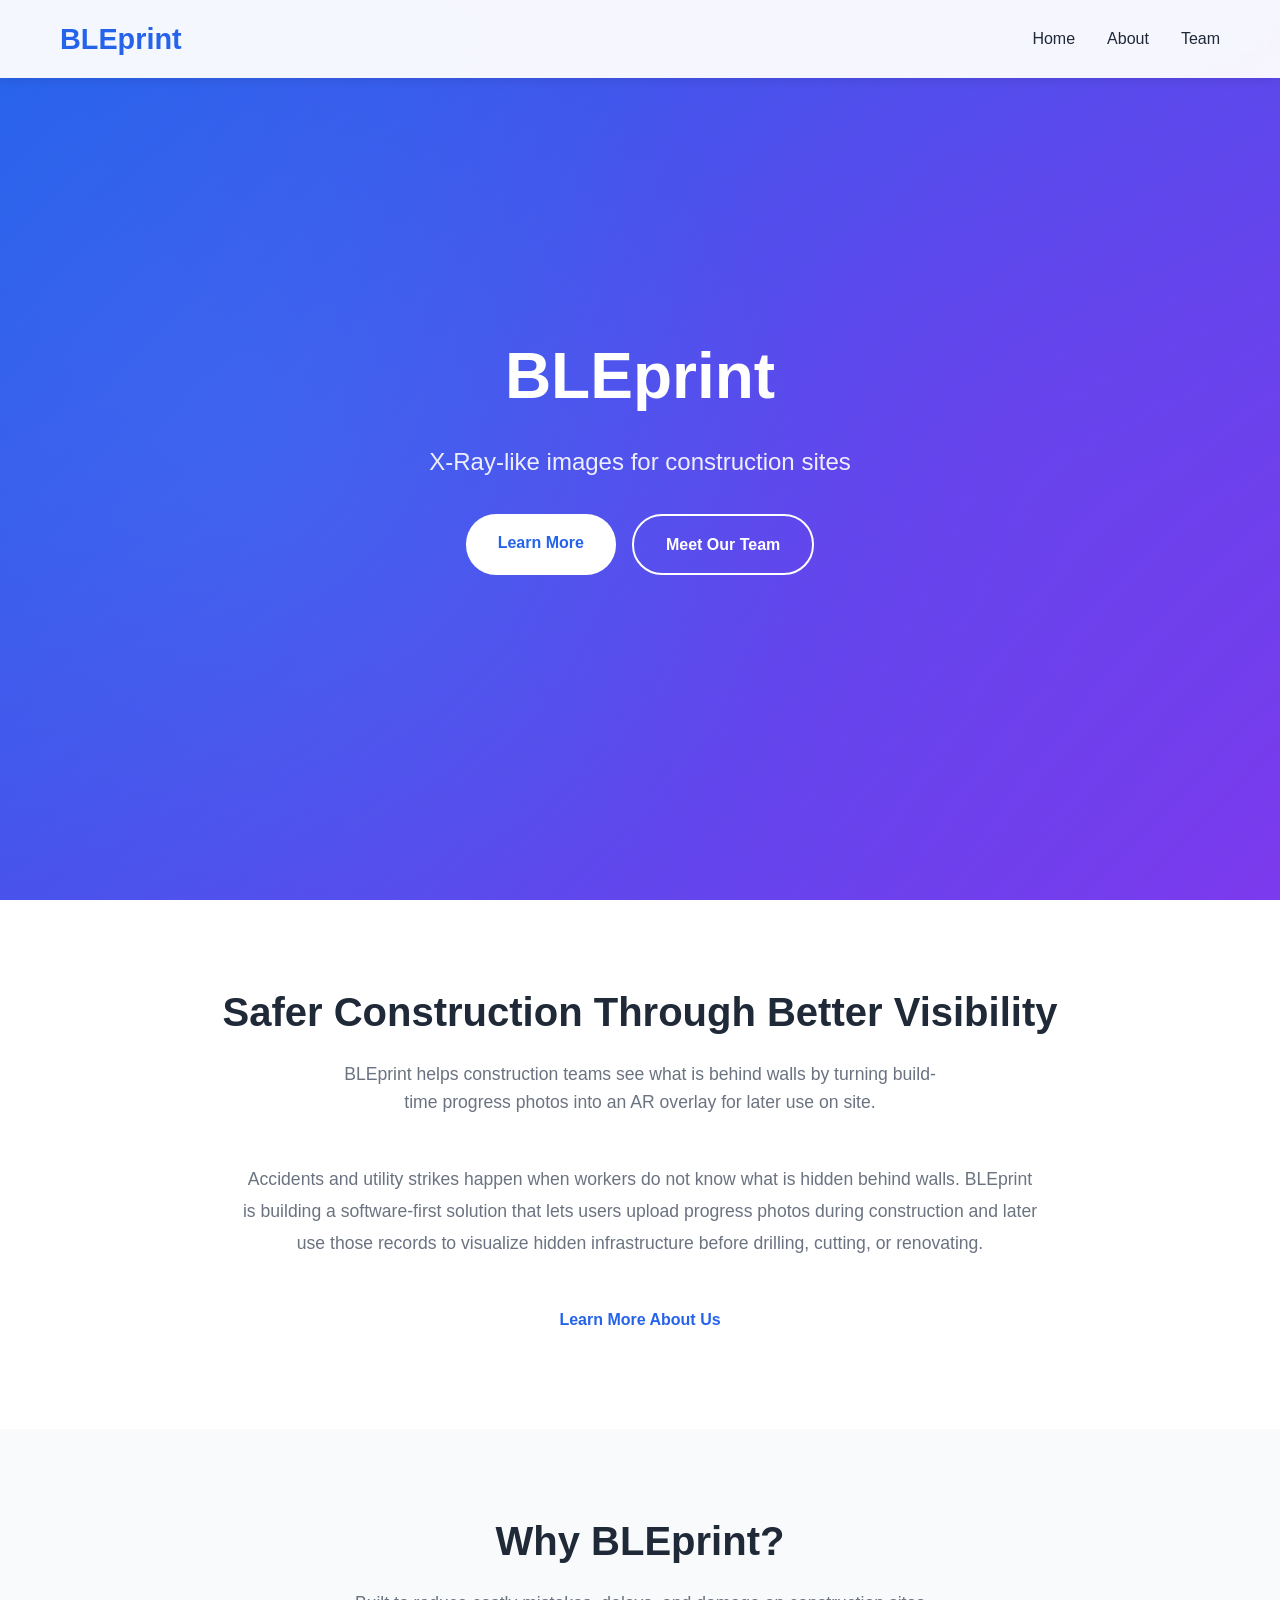
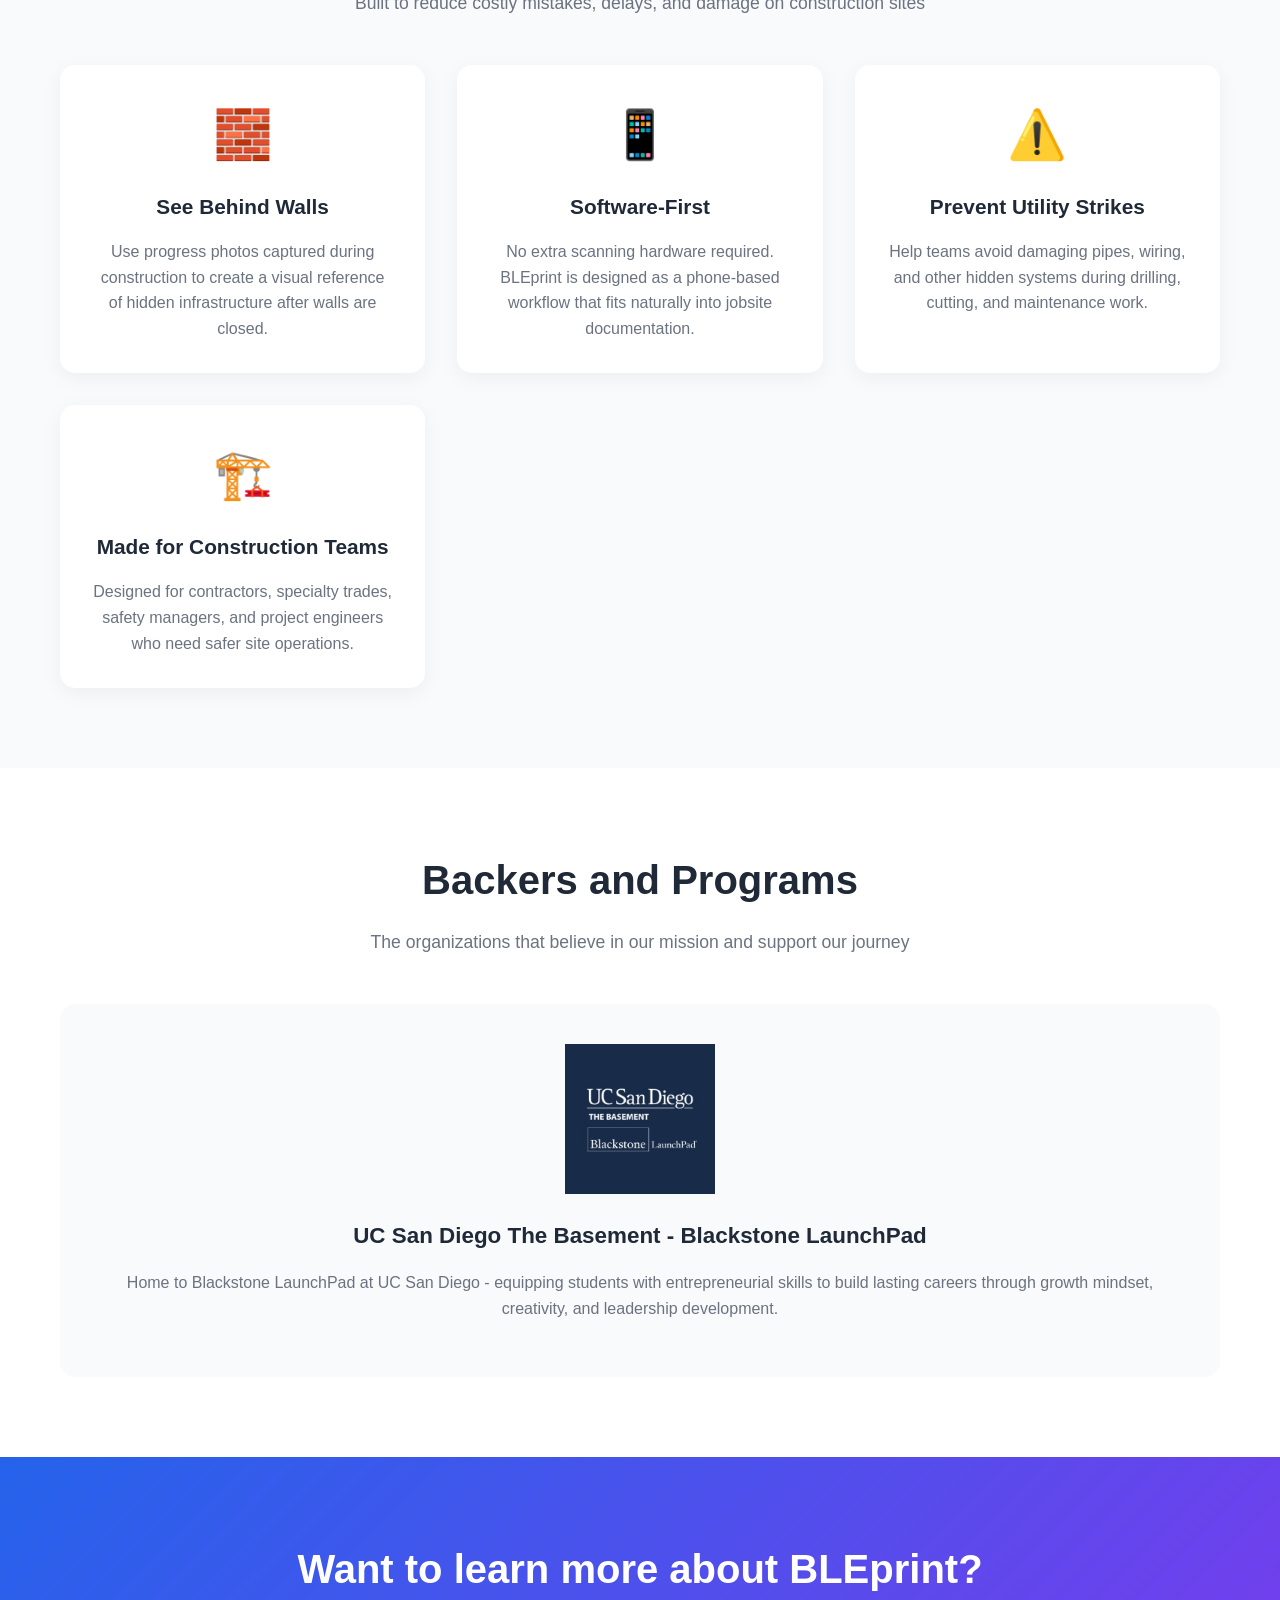
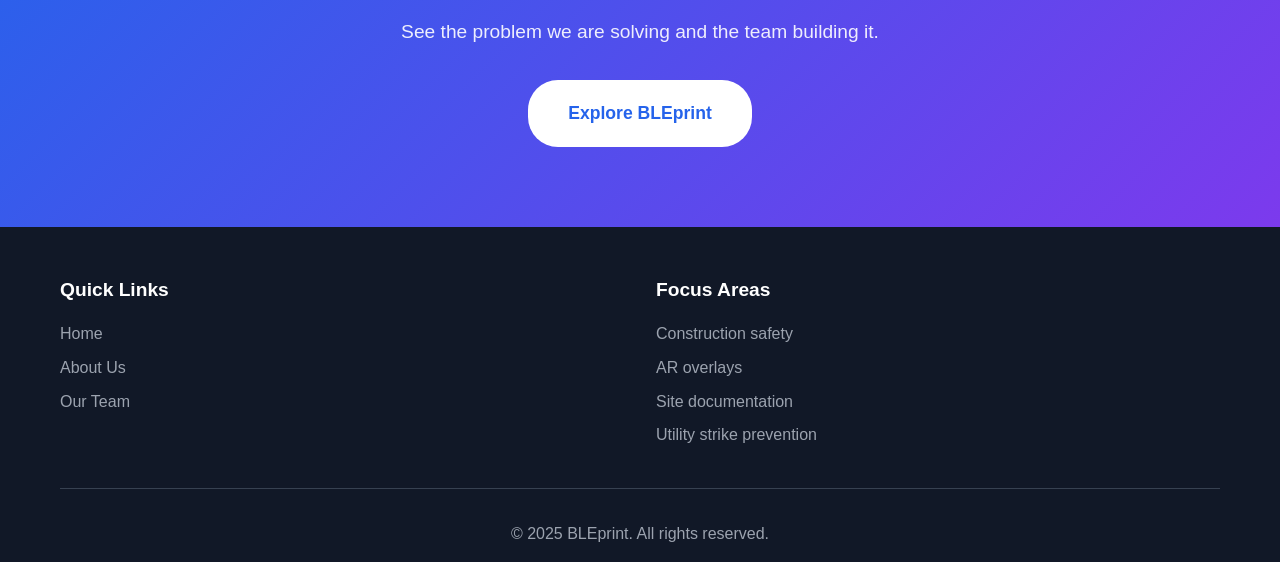
==== index.html @ 2a009fbd "The Website's Idea" ====
<!DOCTYPE html>
<html lang="en">
<head>
    <meta charset="UTF-8">
    <meta name="viewport" content="width=device-width, initial-scale=1.0">
    <title>BLEprint - X-Ray-like Images for Construction Sites</title>
    <link rel="stylesheet" href="styles.css">
</head>
<body>
    <!-- Navigation -->
    <nav class="navbar">
        <div class="nav-container">
            <div class="logo">BLEprint</div>
            <ul class="nav-menu">
                <li><a href="index.html">Home</a></li>
                <li><a href="about.html">About</a></li>
                <li><a href="team.html">Team</a></li>
            </ul>
            <div class="hamburger">
                <span></span>
                <span></span>
                <span></span>
            </div>
        </div>
    </nav>

    <!-- Hero Section -->
    <section id="home" class="hero">
        <div class="hero-content">
            <h1 class="hero-title">BLEprint</h1>
            <p class="hero-subtitle">X-Ray-like images for construction sites</p>
            <div class="hero-buttons">
                <a href="about.html" class="btn btn-primary">Learn More</a>
                <a href="team.html" class="btn btn-secondary">Meet Our Team</a>
            </div>
        </div>
        <div class="hero-background"></div>
    </section>

    <!-- About Section -->
    <section id="about" class="about">
        <div class="container">
            <h2 class="section-title">Safer Construction Through Better Visibility</h2>
            <p class="section-subtitle">
                BLEprint helps construction teams see what is behind walls by turning build-time progress photos into an AR overlay for later use on site.
            </p>
            <div class="about-content">
                <div class="about-text">
                    <p>
                        Accidents and utility strikes happen when workers do not know what is hidden behind walls. BLEprint is building a software-first solution that lets users upload progress photos during construction and later use those records to visualize hidden infrastructure before drilling, cutting, or renovating.
                    </p>
                </div>
            </div>
            <div class="about-cta">
                <a href="about.html" class="btn btn-primary">Learn More About Us</a>
            </div>
        </div>
    </section>

    <!-- Features Section -->
    <section id="features" class="features">
        <div class="container">
            <h2 class="section-title">Why BLEprint?</h2>
            <p class="section-subtitle">Built to reduce costly mistakes, delays, and damage on construction sites</p>
            <div class="features-grid">
                <div class="feature-card">
                    <div class="feature-icon">🧱</div>
                    <h3>See Behind Walls</h3>
                    <p>Use progress photos captured during construction to create a visual reference of hidden infrastructure after walls are closed.</p>
                </div>
                <div class="feature-card">
                    <div class="feature-icon">📱</div>
                    <h3>Software-First</h3>
                    <p>No extra scanning hardware required. BLEprint is designed as a phone-based workflow that fits naturally into jobsite documentation.</p>
                </div>
                <div class="feature-card">
                    <div class="feature-icon">⚠️</div>
                    <h3>Prevent Utility Strikes</h3>
                    <p>Help teams avoid damaging pipes, wiring, and other hidden systems during drilling, cutting, and maintenance work.</p>
                </div>
                <div class="feature-card">
                    <div class="feature-icon">🏗️</div>
                    <h3>Made for Construction Teams</h3>
                    <p>Designed for contractors, specialty trades, safety managers, and project engineers who need safer site operations.</p>
                </div>
            </div>
        </div>
    </section>

    <!-- Backers and Programs Section -->
    <section class="backers-section">
        <div class="container">
            <h2 class="section-title">Backers and Programs</h2>
            <p class="section-subtitle">The organizations that believe in our mission and support our journey</p>
            <div class="backers-grid">
                <div class="backer-card">
                    <div class="backer-logo">
                        <img src="Images/the_basement_uc_san_diego_logo.jpg" alt="UC San Diego The Basement - Blackstone LaunchPad">
                    </div>
                    <h3>UC San Diego The Basement - Blackstone LaunchPad</h3>
                    <p>Home to Blackstone LaunchPad at UC San Diego - equipping students with entrepreneurial skills to build lasting careers through growth mindset, creativity, and leadership development.</p>
                </div>
            </div>
        </div>
    </section>

    <!-- CTA Section -->
    <section class="cta">
        <div class="container">
            <h2 class="cta-title">Want to learn more about BLEprint?</h2>
            <p class="cta-subtitle">See the problem we are solving and the team building it.</p>
            <a href="about.html" class="btn btn-primary btn-large">Explore BLEprint</a>
        </div>
    </section>

    <!-- Footer -->
    <footer class="footer">
        <div class="container">
            <div class="footer-content">
                <div class="footer-section">
                    <h4>Quick Links</h4>
                    <ul>
                        <li><a href="index.html">Home</a></li>
                        <li><a href="about.html">About Us</a></li>
                        <li><a href="team.html">Our Team</a></li>
                    </ul>
                </div>
                <div class="footer-section">
                    <h4>Focus Areas</h4>
                    <ul>
                        <li>Construction safety</li>
                        <li>AR overlays</li>
                        <li>Site documentation</li>
                        <li>Utility strike prevention</li>
                    </ul>
                </div>
            </div>
            <div class="footer-bottom">
                <p>&copy; 2025 BLEprint. All rights reserved.</p>
            </div>
        </div>
    </footer>

    <script src="script.js"></script>
</body>
</html>
---- styles.css ----
/* Reset and Base Styles */
* {
    margin: 0;
    padding: 0;
    box-sizing: border-box;
}

:root {
    --primary-color: #2563eb;
    --secondary-color: #1e40af;
    --accent-color: #3b82f6;
    --text-dark: #1f2937;
    --text-light: #6b7280;
    --bg-light: #f9fafb;
    --bg-white: #ffffff;
    --bg-dark: #111827;
    --gradient-start: #2563eb;
    --gradient-end: #7c3aed;
}

body {
    font-family: 'Segoe UI', Tahoma, Geneva, Verdana, sans-serif;
    line-height: 1.6;
    color: var(--text-dark);
    overflow-x: hidden;
}

.container {
    max-width: 1200px;
    margin: 0 auto;
    padding: 0 20px;
}

/* Navigation */
.navbar {
    position: fixed;
    top: 0;
    width: 100%;
    background: rgba(255, 255, 255, 0.95);
    backdrop-filter: blur(10px);
    box-shadow: 0 2px 10px rgba(0, 0, 0, 0.1);
    z-index: 1000;
    transition: all 0.3s ease;
}

.nav-container {
    max-width: 1200px;
    margin: 0 auto;
    padding: 1rem 20px;
    display: flex;
    justify-content: space-between;
    align-items: center;
}

.logo {
    font-size: 1.8rem;
    font-weight: 700;
    color: var(--primary-color);
    text-decoration: none;
}

.nav-menu {
    display: flex;
    list-style: none;
    gap: 2rem;
}

.nav-menu a {
    text-decoration: none;
    color: var(--text-dark);
    font-weight: 500;
    transition: color 0.3s ease;
}

.nav-menu a:hover {
    color: var(--primary-color);
}

.nav-cta {
    background: linear-gradient(135deg, var(--gradient-start), var(--gradient-end));
    color: white;
    padding: 0.6rem 1.5rem;
    border-radius: 25px;
    text-decoration: none;
    font-weight: 600;
    transition: transform 0.3s ease, box-shadow 0.3s ease;
}

.nav-cta:hover {
    transform: translateY(-2px);
    box-shadow: 0 5px 20px rgba(37, 99, 235, 0.3);
}

.hamburger {
    display: none;
    flex-direction: column;
    cursor: pointer;
    gap: 5px;
}

.hamburger span {
    width: 25px;
    height: 3px;
    background: var(--text-dark);
    transition: all 0.3s ease;
}

/* Hero Section */
.hero {
    min-height: 100vh;
    display: flex;
    align-items: center;
    justify-content: center;
    position: relative;
    background: linear-gradient(135deg, var(--gradient-start), var(--gradient-end));
    color: white;
    padding-top: 80px;
}

.hero-content {
    text-align: center;
    z-index: 1;
    padding: 2rem;
}

.hero-title {
    font-size: 4rem;
    font-weight: 800;
    margin-bottom: 1rem;
    animation: fadeInUp 1s ease;
}

.hero-subtitle {
    font-size: 1.5rem;
    margin-bottom: 2rem;
    opacity: 0.9;
    animation: fadeInUp 1s ease 0.2s backwards;
}

.hero-buttons {
    display: flex;
    gap: 1rem;
    justify-content: center;
    animation: fadeInUp 1s ease 0.4s backwards;
}

.hero-background {
    position: absolute;
    top: 0;
    left: 0;
    width: 100%;
    height: 100%;
    background: radial-gradient(circle at 20% 50%, rgba(59, 130, 246, 0.3) 0%, transparent 50%),
                radial-gradient(circle at 80% 50%, rgba(124, 58, 237, 0.3) 0%, transparent 50%);
    z-index: 0;
}

/* Buttons */
.btn {
    padding: 1rem 2rem;
    border-radius: 30px;
    text-decoration: none;
    font-weight: 600;
    transition: all 0.3s ease;
    display: inline-block;
}

.btn-primary {
    background: white;
    color: var(--primary-color);
}

.btn-primary:hover {
    transform: translateY(-2px);
    box-shadow: 0 5px 20px rgba(255, 255, 255, 0.3);
}

.btn-secondary {
    background: transparent;
    color: white;
    border: 2px solid white;
}

.btn-secondary:hover {
    background: white;
    color: var(--primary-color);
}

.btn-large {
    padding: 1.2rem 2.5rem;
    font-size: 1.1rem;
}

/* Section Styles */
section {
    padding: 5rem 0;
}

.section-title {
    font-size: 2.5rem;
    font-weight: 700;
    text-align: center;
    margin-bottom: 1rem;
    color: var(--text-dark);
}

.section-subtitle {
    text-align: center;
    color: var(--text-light);
    margin-bottom: 3rem;
    font-size: 1.1rem;
    max-width: 600px;
    margin-left: auto;
    margin-right: auto;
}

/* About Section */
.about {
    background: var(--bg-white);
}

.about-content {
    max-width: 800px;
    margin: 0 auto;
}

.about-text {
    text-align: center;
    font-size: 1.1rem;
    line-height: 1.8;
    color: var(--text-light);
}

.about-cta {
    text-align: center;
    margin-top: 2rem;
}

/* About Page Hero */
.about-hero {
    background: linear-gradient(135deg, var(--gradient-start), var(--gradient-end));
    color: white;
    padding: 8rem 0 5rem;
    text-align: center;
}

.about-hero-title {
    font-size: 3rem;
    font-weight: 700;
    margin-bottom: 1rem;
}

.about-hero-subtitle {
    font-size: 1.3rem;
    opacity: 0.9;
    max-width: 700px;
    margin: 0 auto;
}

/* Mission Section */
.mission-section {
    background: var(--bg-white);
    padding: 5rem 0;
}

.mission-section .section-subtitle {
    max-width: 800px;
}

/* Vision Section */
.vision-section {
    background: var(--bg-light);
    padding: 5rem 0;
}

.vision-section .section-subtitle {
    max-width: 800px;
}

/* Story Section */
.story-section {
    background: var(--bg-white);
    padding: 5rem 0;
}

.story-content {
    max-width: 800px;
    margin: 0 auto;
}

.story-content p {
    font-size: 1.1rem;
    line-height: 1.8;
    color: var(--text-light);
    margin-bottom: 1.5rem;
}

/* How It Works Section */
.how-it-works-section {
    background: var(--bg-light);
    padding: 5rem 0;
}

.how-it-works-section .section-subtitle {
    max-width: 800px;
}

.how-it-works-content {
    max-width: 800px;
    margin: 0 auto;
}

.how-it-works-content p {
    font-size: 1.1rem;
    line-height: 1.8;
    color: var(--text-light);
}

/* Values Section */
.values-section {
    background: var(--bg-white);
    padding: 5rem 0;
}

.values-grid {
    display: grid;
    grid-template-columns: repeat(auto-fit, minmax(250px, 1fr));
    gap: 2rem;
    margin-top: 3rem;
}

.value-card {
    background: var(--bg-light);
    padding: 2rem;
    border-radius: 15px;
    text-align: center;
    transition: all 0.3s ease;
}

.value-card:hover {
    transform: translateY(-5px);
    box-shadow: 0 10px 30px rgba(0, 0, 0, 0.1);
}

.value-icon {
    font-size: 3rem;
    margin-bottom: 1rem;
}

.value-card h3 {
    font-size: 1.3rem;
    margin-bottom: 1rem;
    color: var(--text-dark);
}

.value-card p {
    color: var(--text-light);
    line-height: 1.6;
}

/* Team Page Hero */
.team-hero {
    background: linear-gradient(135deg, var(--gradient-start), var(--gradient-end));
    color: white;
    padding: 8rem 0 5rem;
    text-align: center;
}

.team-hero-title {
    font-size: 3rem;
    font-weight: 700;
    margin-bottom: 1rem;
}

.team-hero-subtitle {
    font-size: 1.3rem;
    opacity: 0.9;
    max-width: 700px;
    margin: 0 auto;
}

/* Team Section */
.team-section {
    background: var(--bg-white);
    padding: 5rem 0;
}

.team-grid {
    display: grid;
    grid-template-columns: repeat(auto-fit, minmax(280px, 1fr));
    gap: 3rem;
    margin-top: 3rem;
}

.team-member {
    background: var(--bg-white);
    border-radius: 15px;
    overflow: hidden;
    box-shadow: 0 5px 20px rgba(0, 0, 0, 0.08);
    transition: all 0.3s ease;
    text-align: center;
}

.team-member:hover {
    transform: translateY(-10px);
    box-shadow: 0 15px 40px rgba(0, 0, 0, 0.15);
}

.team-image {
    width: 100%;
    height: 350px;
    overflow: hidden;
    background: var(--bg-light);
}

.team-image img {
    width: 100%;
    height: 100%;
    object-fit: cover;
    object-position: center top;
}

.team-info {
    padding: 2rem;
}

.team-info h3 {
    font-size: 1.5rem;
    font-weight: 700;
    margin-bottom: 0.5rem;
    color: var(--text-dark);
}

.team-role {
    font-size: 1rem;
    font-weight: 600;
    color: var(--primary-color);
    margin-bottom: 1rem;
}

.team-description {
    font-size: 0.95rem;
    color: var(--text-light);
    line-height: 1.6;
}

/* Features Section */
.features {
    background: var(--bg-light);
}

.features-grid {
    display: grid;
    grid-template-columns: repeat(auto-fit, minmax(280px, 1fr));
    gap: 2rem;
    margin-top: 3rem;
}

.feature-card {
    background: var(--bg-white);
    padding: 2rem;
    border-radius: 15px;
    box-shadow: 0 5px 20px rgba(0, 0, 0, 0.05);
    transition: all 0.3s ease;
    text-align: center;
}

.feature-card:hover {
    transform: translateY(-10px);
    box-shadow: 0 15px 40px rgba(0, 0, 0, 0.1);
}

.feature-icon {
    font-size: 3rem;
    margin-bottom: 1rem;
}

.feature-card h3 {
    font-size: 1.3rem;
    margin-bottom: 1rem;
    color: var(--text-dark);
}

.feature-card p {
    color: var(--text-light);
    line-height: 1.6;
}

/* Backers and Programs Section */
.backers-section {
    background: var(--bg-white);
    padding: 5rem 0;
}

.backers-grid {
    display: grid;
    grid-template-columns: repeat(auto-fit, minmax(350px, 1fr));
    gap: 3rem;
    margin-top: 3rem;
}

.backer-card {
    background: var(--bg-light);
    padding: 2.5rem;
    border-radius: 15px;
    text-align: center;
    transition: all 0.3s ease;
}

.backer-card:hover {
    transform: translateY(-5px);
    box-shadow: 0 10px 30px rgba(0, 0, 0, 0.1);
}

.backer-logo {
    width: 100%;
    height: 150px;
    display: flex;
    align-items: center;
    justify-content: center;
    margin-bottom: 1.5rem;
}

.backer-logo img {
    max-width: 100%;
    max-height: 100%;
    object-fit: contain;
}

.backer-card h3 {
    font-size: 1.4rem;
    font-weight: 700;
    margin-bottom: 1rem;
    color: var(--text-dark);
}

.backer-card p {
    color: var(--text-light);
    line-height: 1.6;
    margin-bottom: 1rem;
}

.backer-detail {
    font-size: 0.95rem;
    font-style: italic;
}

/* CTA Section */
.cta {
    background: linear-gradient(135deg, var(--gradient-start), var(--gradient-end));
    color: white;
    text-align: center;
}

.cta-title {
    font-size: 2.5rem;
    font-weight: 700;
    margin-bottom: 1rem;
}

.cta-subtitle {
    font-size: 1.2rem;
    margin-bottom: 2rem;
    opacity: 0.9;
}

.cta .btn-primary {
    background: white;
    color: var(--primary-color);
}

/* Contact Section */
.contact {
    background: var(--bg-white);
}

.contact-content {
    display: grid;
    grid-template-columns: 1fr 1fr;
    gap: 3rem;
    margin-top: 3rem;
}

.contact-form {
    display: flex;
    flex-direction: column;
    gap: 1.5rem;
}

.form-group input,
.form-group textarea {
    width: 100%;
    padding: 1rem;
    border: 2px solid #e5e7eb;
    border-radius: 10px;
    font-size: 1rem;
    font-family: inherit;
    transition: border-color 0.3s ease;
}

.form-group input:focus,
.form-group textarea:focus {
    outline: none;
    border-color: var(--primary-color);
}

.contact-info h3 {
    font-size: 1.5rem;
    margin-bottom: 1rem;
    color: var(--text-dark);
}

.contact-info p {
    margin-bottom: 0.5rem;
    color: var(--text-light);
    font-size: 1.1rem;
}

/* Footer */
.footer {
    background: var(--bg-dark);
    color: white;
    padding: 3rem 0 1rem;
}

.footer-content {
    display: grid;
    grid-template-columns: repeat(auto-fit, minmax(200px, 1fr));
    gap: 2rem;
    margin-bottom: 2rem;
}

.footer-section h4 {
    font-size: 1.2rem;
    margin-bottom: 1rem;
    color: white;
}

.footer-section ul {
    list-style: none;
}

.footer-section ul li {
    margin-bottom: 0.5rem;
}

.footer-section ul li a {
    color: #9ca3af;
    text-decoration: none;
    transition: color 0.3s ease;
}

.footer-section ul li a:hover {
    color: white;
}

.footer-section ul li {
    color: #9ca3af;
}

.footer-bottom {
    text-align: center;
    padding-top: 2rem;
    border-top: 1px solid #374151;
    color: #9ca3af;
}

/* Animations */
@keyframes fadeInUp {
    from {
        opacity: 0;
        transform: translateY(30px);
    }
    to {
        opacity: 1;
        transform: translateY(0);
    }
}

/* Responsive Design */
@media (max-width: 768px) {
    .hero-title {
        font-size: 2.5rem;
    }
    
    .hero-subtitle {
        font-size: 1.2rem;
    }
    
    .nav-menu {
        position: fixed;
        left: -100%;
        top: 70px;
        flex-direction: column;
        background: white;
        width: 100%;
        text-align: center;
        padding: 2rem;
        transition: left 0.3s ease;
        box-shadow: 0 5px 10px rgba(0, 0, 0, 0.1);
    }
    
    .nav-menu.active {
        left: 0;
    }
    
    .nav-cta {
        display: none;
    }
    
    .hamburger {
        display: flex;
    }
    
    .hamburger.active span:nth-child(1) {
        transform: rotate(45deg) translate(5px, 5px);
    }
    
    .hamburger.active span:nth-child(2) {
        opacity: 0;
    }
    
    .hamburger.active span:nth-child(3) {
        transform: rotate(-45deg) translate(7px, -6px);
    }
    
    .hero-buttons {
        flex-direction: column;
    }
    
    .contact-content {
        grid-template-columns: 1fr;
    }
    
    .section-title {
        font-size: 2rem;
    }
    
    .features-grid {
        grid-template-columns: 1fr;
    }
}

/* Smooth Scroll */
html {
    scroll-behavior: smooth;
}
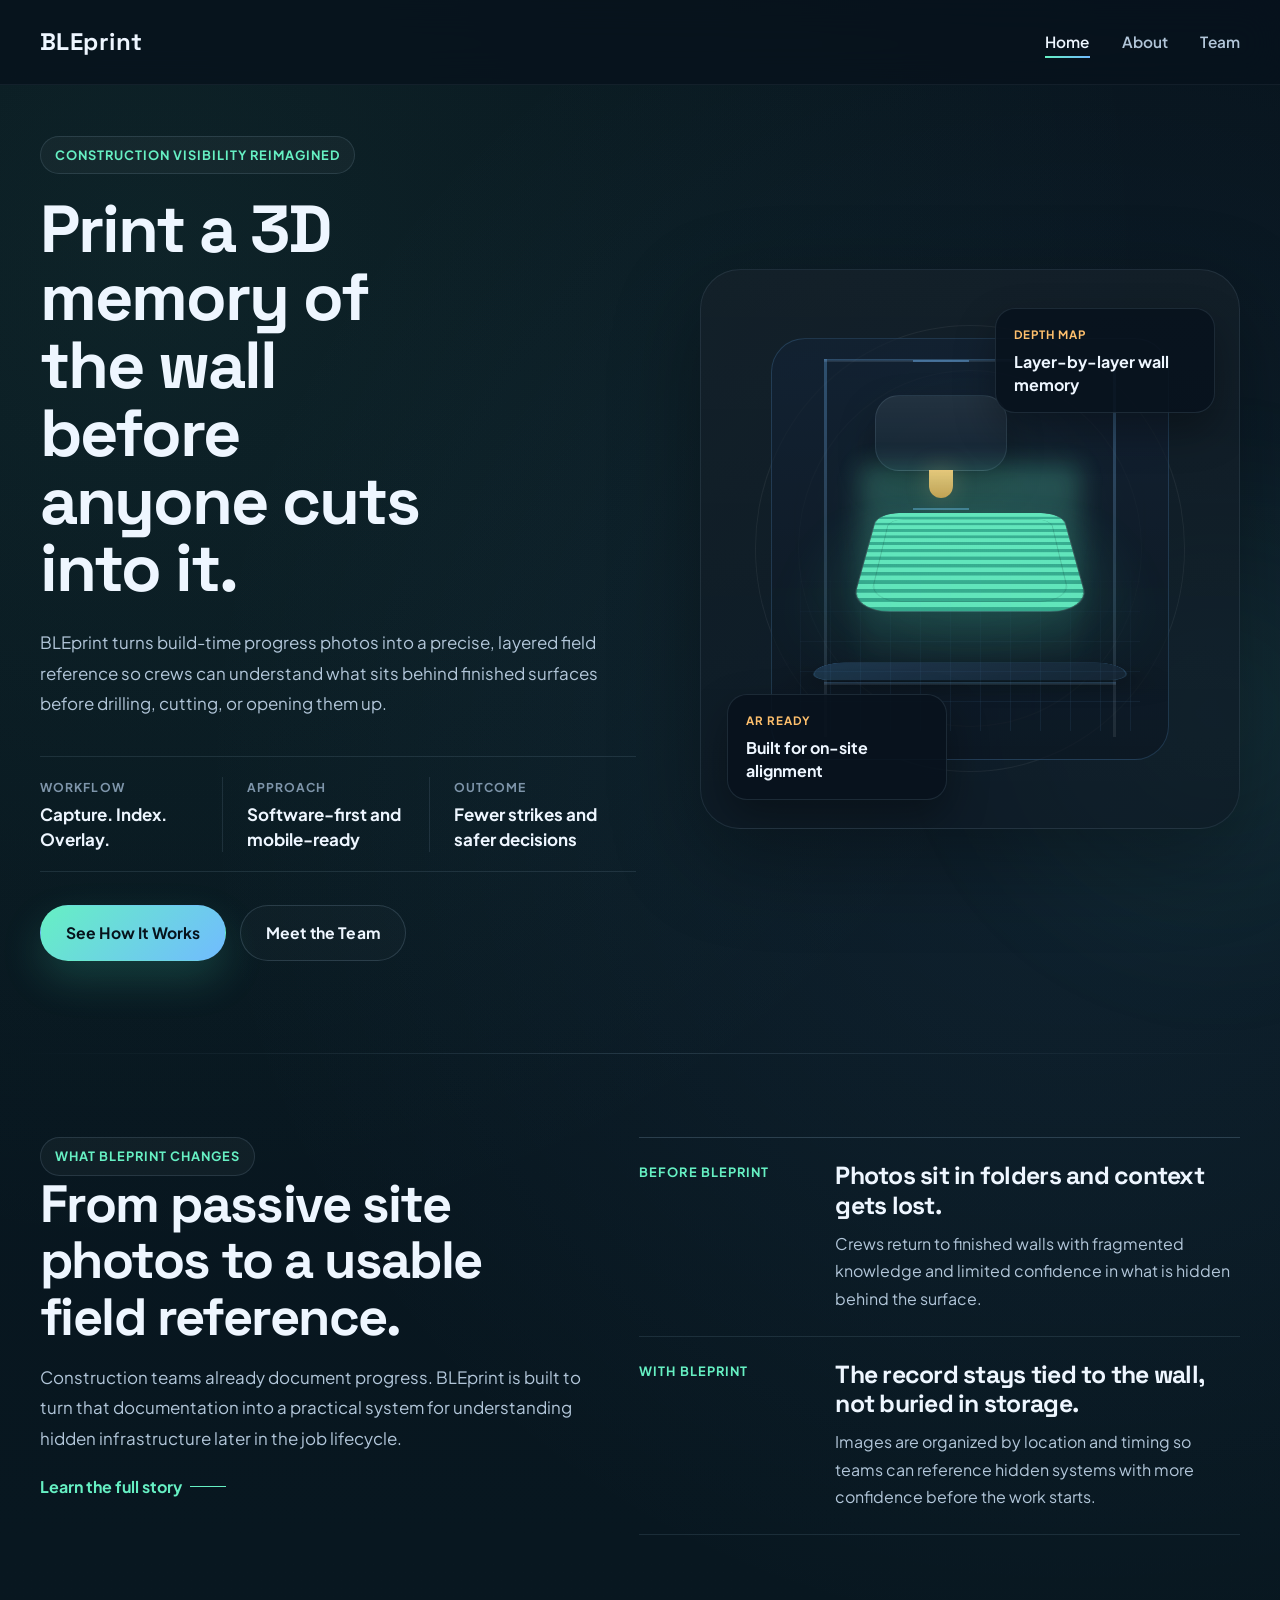
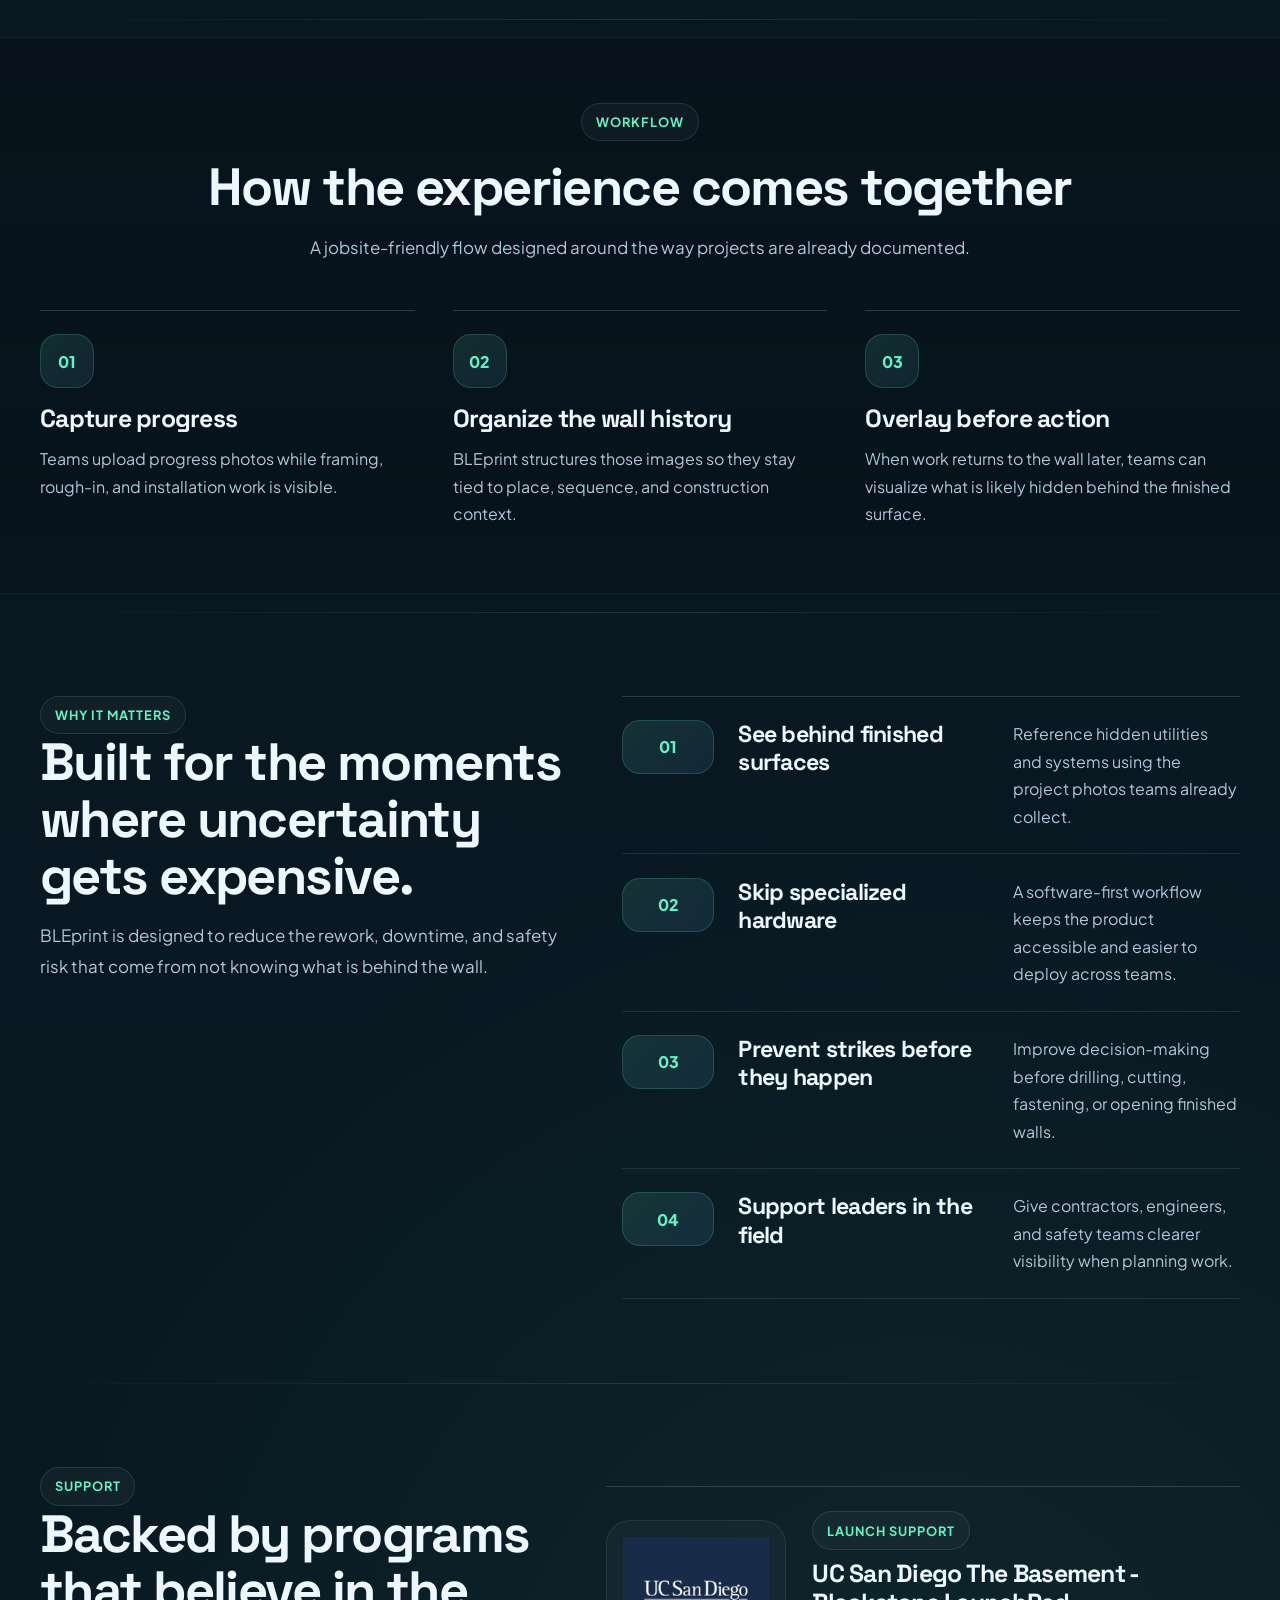
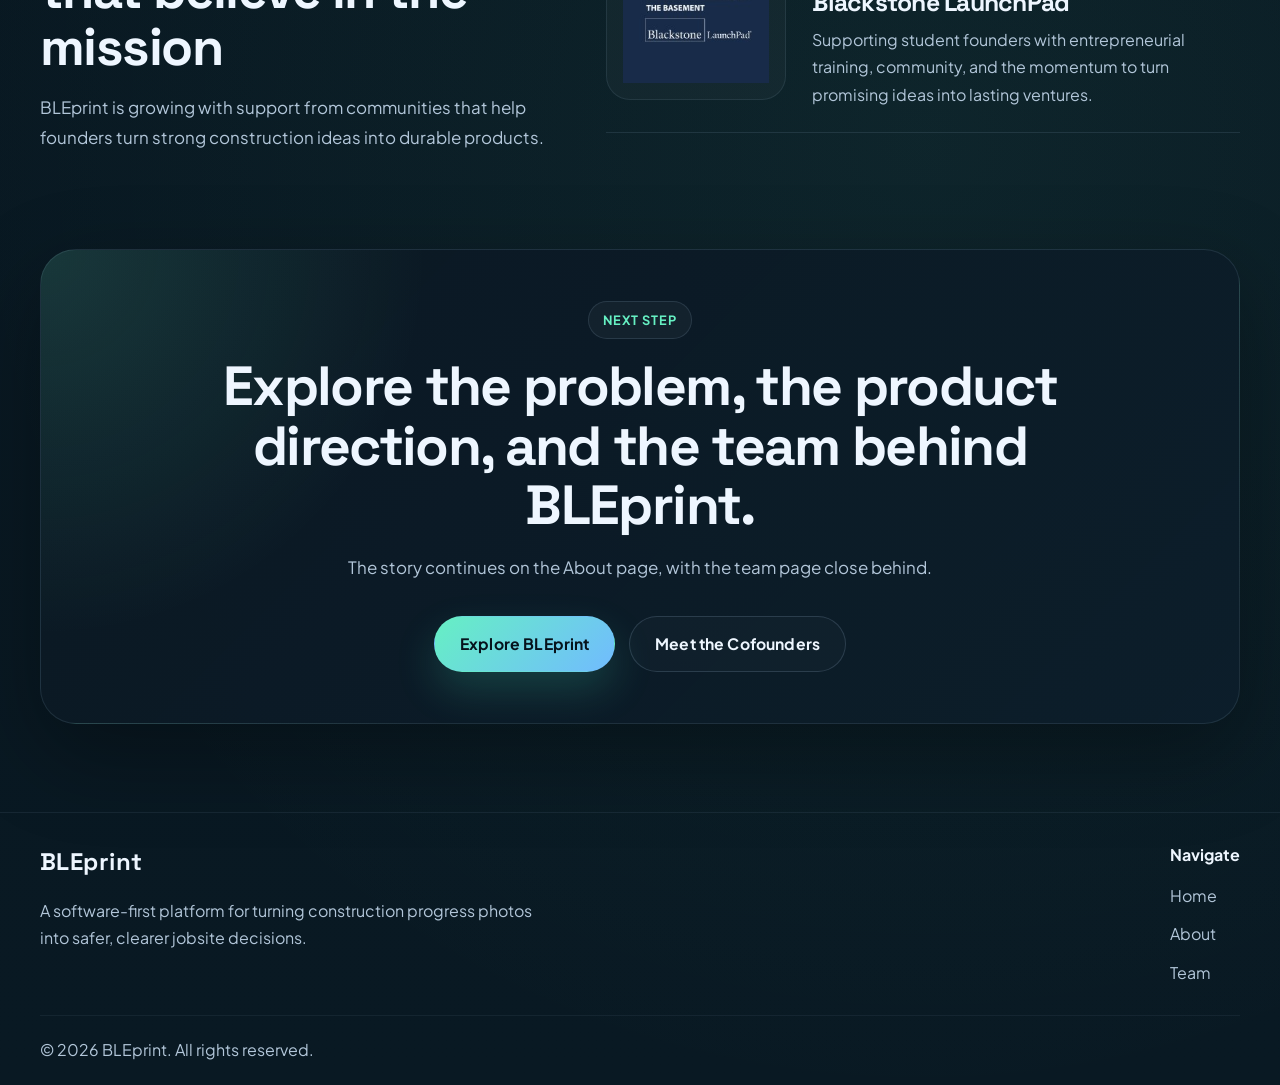
==== commit 3fa95c73: "A more updated look to the website" ====
--- a/index.html
+++ b/index.html
@@ -3,141 +3,235 @@
 <head>
     <meta charset="UTF-8">
     <meta name="viewport" content="width=device-width, initial-scale=1.0">
-    <title>BLEprint - X-Ray-like Images for Construction Sites</title>
+    <title>BLEprint | 3D Jobsite Memory for Hidden Infrastructure</title>
+    <link rel="preconnect" href="https://fonts.googleapis.com">
+    <link rel="preconnect" href="https://fonts.gstatic.com" crossorigin>
+    <link href="https://fonts.googleapis.com/css2?family=Plus+Jakarta+Sans:wght@400;500;600;700;800&family=Space+Grotesk:wght@500;700&display=swap" rel="stylesheet">
     <link rel="stylesheet" href="styles.css">
 </head>
-<body>
-    <!-- Navigation -->
+<body class="page page-home">
     <nav class="navbar">
         <div class="nav-container">
-            <div class="logo">BLEprint</div>
+            <a href="index.html" class="logo">BLEprint</a>
             <ul class="nav-menu">
                 <li><a href="index.html">Home</a></li>
                 <li><a href="about.html">About</a></li>
                 <li><a href="team.html">Team</a></li>
             </ul>
-            <div class="hamburger">
+            <button class="hamburger" type="button" aria-label="Toggle navigation" aria-expanded="false">
                 <span></span>
                 <span></span>
                 <span></span>
-            </div>
+            </button>
         </div>
     </nav>
 
-    <!-- Hero Section -->
-    <section id="home" class="hero">
-        <div class="hero-content">
-            <h1 class="hero-title">BLEprint</h1>
-            <p class="hero-subtitle">X-Ray-like images for construction sites</p>
-            <div class="hero-buttons">
-                <a href="about.html" class="btn btn-primary">Learn More</a>
-                <a href="team.html" class="btn btn-secondary">Meet Our Team</a>
+    <main>
+        <section class="hero">
+            <div class="container hero-grid">
+                <div class="hero-content" data-reveal>
+                    <p class="eyebrow">Construction visibility reimagined</p>
+                    <h1 class="hero-title">Print a 3D memory of the wall before anyone cuts into it.</h1>
+                    <p class="hero-subtitle">
+                        BLEprint turns build-time progress photos into a precise, layered field reference so crews can understand what sits behind finished surfaces before drilling, cutting, or opening them up.
+                    </p>
+                    <div class="hero-stat-row">
+                        <div class="hero-stat">
+                            <span>Workflow</span>
+                            <strong>Capture. Index. Overlay.</strong>
+                        </div>
+                        <div class="hero-stat">
+                            <span>Approach</span>
+                            <strong>Software-first and mobile-ready</strong>
+                        </div>
+                        <div class="hero-stat">
+                            <span>Outcome</span>
+                            <strong>Fewer strikes and safer decisions</strong>
+                        </div>
+                    </div>
+                    <div class="hero-actions">
+                        <a href="about.html" class="btn btn-primary">See How It Works</a>
+                        <a href="team.html" class="btn btn-secondary">Meet the Team</a>
+                    </div>
+                </div>
+
+                <div class="hero-visual" data-reveal>
+                    <div class="printer-scene">
+                        <div class="scene-glow"></div>
+                        <div class="printer-orbit orbit-one"></div>
+                        <div class="printer-orbit orbit-two"></div>
+                        <div class="printer-frame">
+                            <span class="frame-post post-left"></span>
+                            <span class="frame-post post-right"></span>
+                            <span class="frame-bar bar-top"></span>
+                            <span class="frame-bar bar-bottom"></span>
+                            <div class="printer-head">
+                                <span class="printer-nozzle"></span>
+                            </div>
+                            <div class="scan-plane"></div>
+                            <div class="printed-core">
+                                <span class="core-outline"></span>
+                            </div>
+                            <div class="print-bed"></div>
+                            <div class="printer-grid"></div>
+                        </div>
+                        <div class="hero-float-card card-top">
+                            <span class="float-label">Depth Map</span>
+                            <strong>Layer-by-layer wall memory</strong>
+                        </div>
+                        <div class="hero-float-card card-bottom">
+                            <span class="float-label">AR Ready</span>
+                            <strong>Built for on-site alignment</strong>
+                        </div>
+                    </div>
+                </div>
+            </div>
+        </section>
+
+        <section class="section-block">
+            <div class="container insight-grid">
+                <div class="section-copy" data-reveal>
+                    <p class="eyebrow">What BLEprint changes</p>
+                    <h2 class="section-title section-title-left">From passive site photos to a usable field reference.</h2>
+                    <p class="section-subtitle section-subtitle-left">
+                        Construction teams already document progress. BLEprint is built to turn that documentation into a practical system for understanding hidden infrastructure later in the job lifecycle.
+                    </p>
+                    <a href="about.html" class="text-link">Learn the full story</a>
+                </div>
+                <div class="comparison-rail" data-reveal>
+                    <div class="comparison-row">
+                        <div class="comparison-label">Before BLEprint</div>
+                        <div class="comparison-copy">
+                            <h3>Photos sit in folders and context gets lost.</h3>
+                            <p>Crews return to finished walls with fragmented knowledge and limited confidence in what is hidden behind the surface.</p>
+                        </div>
+                    </div>
+                    <div class="comparison-row">
+                        <div class="comparison-label">With BLEprint</div>
+                        <div class="comparison-copy">
+                            <h3>The record stays tied to the wall, not buried in storage.</h3>
+                            <p>Images are organized by location and timing so teams can reference hidden systems with more confidence before the work starts.</p>
+                        </div>
+                    </div>
+                </div>
+            </div>
+        </section>
+
+        <section class="section-block section-dark">
+            <div class="container">
+                <p class="eyebrow center">Workflow</p>
+                <h2 class="section-title">How the experience comes together</h2>
+                <p class="section-subtitle">
+                    A jobsite-friendly flow designed around the way projects are already documented.
+                </p>
+                <div class="process-grid">
+                    <article class="process-step" data-reveal>
+                        <span class="process-number">01</span>
+                        <h3>Capture progress</h3>
+                        <p>Teams upload progress photos while framing, rough-in, and installation work is visible.</p>
+                    </article>
+                    <article class="process-step" data-reveal>
+                        <span class="process-number">02</span>
+                        <h3>Organize the wall history</h3>
+                        <p>BLEprint structures those images so they stay tied to place, sequence, and construction context.</p>
+                    </article>
+                    <article class="process-step" data-reveal>
+                        <span class="process-number">03</span>
+                        <h3>Overlay before action</h3>
+                        <p>When work returns to the wall later, teams can visualize what is likely hidden behind the finished surface.</p>
+                    </article>
+                </div>
+            </div>
+        </section>
+
+        <section class="section-block">
+            <div class="container feature-band">
+                <div class="feature-band-intro" data-reveal>
+                    <p class="eyebrow">Why it matters</p>
+                    <h2 class="section-title section-title-left">Built for the moments where uncertainty gets expensive.</h2>
+                    <p class="section-subtitle section-subtitle-left">
+                        BLEprint is designed to reduce the rework, downtime, and safety risk that come from not knowing what is behind the wall.
+                    </p>
+                </div>
+                <div class="feature-flow" data-reveal>
+                    <div class="feature-line">
+                        <span class="feature-kicker">01</span>
+                        <h3>See behind finished surfaces</h3>
+                        <p>Reference hidden utilities and systems using the project photos teams already collect.</p>
+                    </div>
+                    <div class="feature-line">
+                        <span class="feature-kicker">02</span>
+                        <h3>Skip specialized hardware</h3>
+                        <p>A software-first workflow keeps the product accessible and easier to deploy across teams.</p>
+                    </div>
+                    <div class="feature-line">
+                        <span class="feature-kicker">03</span>
+                        <h3>Prevent strikes before they happen</h3>
+                        <p>Improve decision-making before drilling, cutting, fastening, or opening finished walls.</p>
+                    </div>
+                    <div class="feature-line">
+                        <span class="feature-kicker">04</span>
+                        <h3>Support leaders in the field</h3>
+                        <p>Give contractors, engineers, and safety teams clearer visibility when planning work.</p>
+                    </div>
+                </div>
+            </div>
+        </section>
+
+        <section class="section-block">
+            <div class="container support-strip" data-reveal>
+                <div class="support-copy">
+                    <p class="eyebrow">Support</p>
+                    <h2 class="section-title section-title-left">Backed by programs that believe in the mission</h2>
+                    <p class="section-subtitle section-subtitle-left">
+                        BLEprint is growing with support from communities that help founders turn strong construction ideas into durable products.
+                    </p>
+                </div>
+                <article class="support-partner">
+                    <div class="support-logo">
+                        <img src="Images/the_basement_uc_san_diego_logo.jpg" alt="UC San Diego The Basement Blackstone LaunchPad">
+                    </div>
+                    <div class="support-text">
+                        <span class="support-tag">Launch support</span>
+                        <h3>UC San Diego The Basement - Blackstone LaunchPad</h3>
+                        <p>Supporting student founders with entrepreneurial training, community, and the momentum to turn promising ideas into lasting ventures.</p>
+                    </div>
+                </article>
+            </div>
+        </section>
+
+        <section class="cta">
+            <div class="container cta-shell" data-reveal>
+                <p class="eyebrow center">Next step</p>
+                <h2 class="cta-title">Explore the problem, the product direction, and the team behind BLEprint.</h2>
+                <p class="cta-subtitle">The story continues on the About page, with the team page close behind.</p>
+                <div class="cta-actions">
+                    <a href="about.html" class="btn btn-primary">Explore BLEprint</a>
+                    <a href="team.html" class="btn btn-secondary">Meet the Cofounders</a>
+                </div>
+            </div>
+        </section>
+    </main>
+
+    <footer class="footer">
+        <div class="container footer-shell">
+            <div class="footer-brand">
+                <a href="index.html" class="logo footer-logo">BLEprint</a>
+                <p>
+                    A software-first platform for turning construction progress photos into safer, clearer jobsite decisions.
+                </p>
+            </div>
+            <div class="footer-nav-group">
+                <h4>Navigate</h4>
+                <ul class="footer-links">
+                    <li><a href="index.html">Home</a></li>
+                    <li><a href="about.html">About</a></li>
+                    <li><a href="team.html">Team</a></li>
+                </ul>
             </div>
         </div>
-        <div class="hero-background"></div>
-    </section>
-
-    <!-- About Section -->
-    <section id="about" class="about">
-        <div class="container">
-            <h2 class="section-title">Safer Construction Through Better Visibility</h2>
-            <p class="section-subtitle">
-                BLEprint helps construction teams see what is behind walls by turning build-time progress photos into an AR overlay for later use on site.
-            </p>
-            <div class="about-content">
-                <div class="about-text">
-                    <p>
-                        Accidents and utility strikes happen when workers do not know what is hidden behind walls. BLEprint is building a software-first solution that lets users upload progress photos during construction and later use those records to visualize hidden infrastructure before drilling, cutting, or renovating.
-                    </p>
-                </div>
-            </div>
-            <div class="about-cta">
-                <a href="about.html" class="btn btn-primary">Learn More About Us</a>
-            </div>
-        </div>
-    </section>
-
-    <!-- Features Section -->
-    <section id="features" class="features">
-        <div class="container">
-            <h2 class="section-title">Why BLEprint?</h2>
-            <p class="section-subtitle">Built to reduce costly mistakes, delays, and damage on construction sites</p>
-            <div class="features-grid">
-                <div class="feature-card">
-                    <div class="feature-icon">🧱</div>
-                    <h3>See Behind Walls</h3>
-                    <p>Use progress photos captured during construction to create a visual reference of hidden infrastructure after walls are closed.</p>
-                </div>
-                <div class="feature-card">
-                    <div class="feature-icon">📱</div>
-                    <h3>Software-First</h3>
-                    <p>No extra scanning hardware required. BLEprint is designed as a phone-based workflow that fits naturally into jobsite documentation.</p>
-                </div>
-                <div class="feature-card">
-                    <div class="feature-icon">⚠️</div>
-                    <h3>Prevent Utility Strikes</h3>
-                    <p>Help teams avoid damaging pipes, wiring, and other hidden systems during drilling, cutting, and maintenance work.</p>
-                </div>
-                <div class="feature-card">
-                    <div class="feature-icon">🏗️</div>
-                    <h3>Made for Construction Teams</h3>
-                    <p>Designed for contractors, specialty trades, safety managers, and project engineers who need safer site operations.</p>
-                </div>
-            </div>
-        </div>
-    </section>
-
-    <!-- Backers and Programs Section -->
-    <section class="backers-section">
-        <div class="container">
-            <h2 class="section-title">Backers and Programs</h2>
-            <p class="section-subtitle">The organizations that believe in our mission and support our journey</p>
-            <div class="backers-grid">
-                <div class="backer-card">
-                    <div class="backer-logo">
-                        <img src="Images/the_basement_uc_san_diego_logo.jpg" alt="UC San Diego The Basement - Blackstone LaunchPad">
-                    </div>
-                    <h3>UC San Diego The Basement - Blackstone LaunchPad</h3>
-                    <p>Home to Blackstone LaunchPad at UC San Diego - equipping students with entrepreneurial skills to build lasting careers through growth mindset, creativity, and leadership development.</p>
-                </div>
-            </div>
-        </div>
-    </section>
-
-    <!-- CTA Section -->
-    <section class="cta">
-        <div class="container">
-            <h2 class="cta-title">Want to learn more about BLEprint?</h2>
-            <p class="cta-subtitle">See the problem we are solving and the team building it.</p>
-            <a href="about.html" class="btn btn-primary btn-large">Explore BLEprint</a>
-        </div>
-    </section>
-
-    <!-- Footer -->
-    <footer class="footer">
-        <div class="container">
-            <div class="footer-content">
-                <div class="footer-section">
-                    <h4>Quick Links</h4>
-                    <ul>
-                        <li><a href="index.html">Home</a></li>
-                        <li><a href="about.html">About Us</a></li>
-                        <li><a href="team.html">Our Team</a></li>
-                    </ul>
-                </div>
-                <div class="footer-section">
-                    <h4>Focus Areas</h4>
-                    <ul>
-                        <li>Construction safety</li>
-                        <li>AR overlays</li>
-                        <li>Site documentation</li>
-                        <li>Utility strike prevention</li>
-                    </ul>
-                </div>
-            </div>
-            <div class="footer-bottom">
-                <p>&copy; 2025 BLEprint. All rights reserved.</p>
-            </div>
+        <div class="container footer-bottom">
+            <p>&copy; <span class="current-year">2026</span> BLEprint. All rights reserved.</p>
         </div>
     </footer>
 
--- a/styles.css
+++ b/styles.css
@@ -1,4 +1,3 @@
-/* Reset and Base Styles */
 * {
     margin: 0;
     padding: 0;
@@ -6,742 +5,1387 @@
 }
 
 :root {
-    --primary-color: #2563eb;
-    --secondary-color: #1e40af;
-    --accent-color: #3b82f6;
-    --text-dark: #1f2937;
-    --text-light: #6b7280;
-    --bg-light: #f9fafb;
-    --bg-white: #ffffff;
-    --bg-dark: #111827;
-    --gradient-start: #2563eb;
-    --gradient-end: #7c3aed;
+    --bg: #07131c;
+    --bg-deep: #091821;
+    --bg-soft: #0d1e2a;
+    --bg-panel: rgba(12, 27, 39, 0.72);
+    --bg-panel-strong: rgba(9, 20, 31, 0.88);
+    --line: rgba(148, 180, 204, 0.14);
+    --line-strong: rgba(148, 180, 204, 0.24);
+    --text-primary: #eef6ff;
+    --text-secondary: #b2c6d9;
+    --text-tertiary: #7e95aa;
+    --accent: #66f0c3;
+    --accent-strong: #41d8ae;
+    --accent-blue: #71bbff;
+    --accent-amber: #ffc06d;
+    --max-width: 1200px;
+    --radius-lg: 34px;
+    --radius-md: 24px;
+    --radius-sm: 16px;
+    --shadow-soft: 0 24px 70px rgba(0, 0, 0, 0.18);
+    --shadow-panel: 0 30px 90px rgba(0, 0, 0, 0.32);
+}
+
+html {
+    scroll-behavior: smooth;
 }
 
 body {
-    font-family: 'Segoe UI', Tahoma, Geneva, Verdana, sans-serif;
-    line-height: 1.6;
-    color: var(--text-dark);
+    min-height: 100vh;
+    font-family: "Plus Jakarta Sans", Arial, sans-serif;
+    font-size: 16px;
+    line-height: 1.72;
+    color: var(--text-primary);
+    background:
+        radial-gradient(circle at 12% 6%, rgba(102, 240, 195, 0.07), transparent 24%),
+        radial-gradient(circle at 84% 18%, rgba(113, 187, 255, 0.08), transparent 24%),
+        radial-gradient(circle at 72% 78%, rgba(102, 240, 195, 0.06), transparent 28%),
+        linear-gradient(180deg, #07131c 0%, #081720 36%, #091923 100%);
     overflow-x: hidden;
 }
 
+body::before {
+    content: "";
+    position: fixed;
+    inset: 0;
+    background-image:
+        linear-gradient(rgba(255, 255, 255, 0.018) 1px, transparent 1px),
+        linear-gradient(90deg, rgba(255, 255, 255, 0.018) 1px, transparent 1px);
+    background-size: 76px 76px;
+    pointer-events: none;
+    opacity: 0.28;
+    z-index: -1;
+}
+
+body::after {
+    content: "";
+    position: fixed;
+    inset: auto -18% -12% auto;
+    width: 46vw;
+    height: 46vw;
+    border-radius: 50%;
+    background: radial-gradient(circle, rgba(71, 214, 177, 0.08), transparent 72%);
+    filter: blur(40px);
+    pointer-events: none;
+    z-index: -1;
+}
+
+img {
+    display: block;
+    max-width: 100%;
+}
+
+a {
+    color: inherit;
+}
+
+button {
+    font: inherit;
+}
+
+p {
+    color: var(--text-secondary);
+}
+
 .container {
-    max-width: 1200px;
+    width: min(var(--max-width), calc(100% - 40px));
     margin: 0 auto;
-    padding: 0 20px;
-}
-
-/* Navigation */
+}
+
 .navbar {
     position: fixed;
-    top: 0;
-    width: 100%;
-    background: rgba(255, 255, 255, 0.95);
-    backdrop-filter: blur(10px);
-    box-shadow: 0 2px 10px rgba(0, 0, 0, 0.1);
+    inset: 0 0 auto;
     z-index: 1000;
-    transition: all 0.3s ease;
+    background: rgba(7, 18, 28, 0.76);
+    border-bottom: 1px solid rgba(148, 180, 204, 0.08);
+    backdrop-filter: blur(18px);
+    transition: background 0.25s ease, border-color 0.25s ease, box-shadow 0.25s ease;
+}
+
+.navbar.scrolled {
+    background: rgba(7, 18, 28, 0.94);
+    border-color: rgba(148, 180, 204, 0.14);
+    box-shadow: 0 16px 40px rgba(0, 0, 0, 0.26);
 }
 
 .nav-container {
-    max-width: 1200px;
+    width: min(var(--max-width), calc(100% - 40px));
     margin: 0 auto;
-    padding: 1rem 20px;
+    min-height: 84px;
     display: flex;
+    align-items: center;
     justify-content: space-between;
-    align-items: center;
+    gap: 24px;
 }
 
 .logo {
-    font-size: 1.8rem;
+    font-family: "Space Grotesk", Arial, sans-serif;
+    font-size: 1.5rem;
     font-weight: 700;
-    color: var(--primary-color);
+    letter-spacing: 0.02em;
     text-decoration: none;
+    color: var(--text-primary);
 }
 
 .nav-menu {
     display: flex;
+    align-items: center;
     list-style: none;
     gap: 2rem;
 }
 
 .nav-menu a {
+    position: relative;
+    font-size: 0.96rem;
+    font-weight: 600;
+    letter-spacing: 0.01em;
     text-decoration: none;
-    color: var(--text-dark);
-    font-weight: 500;
-    transition: color 0.3s ease;
-}
-
-.nav-menu a:hover {
-    color: var(--primary-color);
-}
-
-.nav-cta {
-    background: linear-gradient(135deg, var(--gradient-start), var(--gradient-end));
-    color: white;
-    padding: 0.6rem 1.5rem;
-    border-radius: 25px;
-    text-decoration: none;
-    font-weight: 600;
-    transition: transform 0.3s ease, box-shadow 0.3s ease;
-}
-
-.nav-cta:hover {
-    transform: translateY(-2px);
-    box-shadow: 0 5px 20px rgba(37, 99, 235, 0.3);
+    color: var(--text-secondary);
+    transition: color 0.2s ease;
+}
+
+.nav-menu a::after {
+    content: "";
+    position: absolute;
+    left: 0;
+    bottom: -0.45rem;
+    width: 100%;
+    height: 2px;
+    background: linear-gradient(90deg, var(--accent), var(--accent-blue));
+    transform: scaleX(0);
+    transform-origin: left;
+    transition: transform 0.2s ease;
+}
+
+.nav-menu a:hover,
+.nav-menu a.is-current {
+    color: var(--text-primary);
+}
+
+.nav-menu a:hover::after,
+.nav-menu a.is-current::after {
+    transform: scaleX(1);
 }
 
 .hamburger {
     display: none;
+    width: 48px;
+    height: 48px;
+    border: 1px solid rgba(148, 180, 204, 0.16);
+    border-radius: 15px;
+    background: rgba(255, 255, 255, 0.03);
+    align-items: center;
+    justify-content: center;
     flex-direction: column;
+    gap: 5px;
     cursor: pointer;
-    gap: 5px;
 }
 
 .hamburger span {
-    width: 25px;
+    width: 18px;
+    height: 2px;
+    border-radius: 999px;
+    background: var(--text-primary);
+    transition: transform 0.25s ease, opacity 0.25s ease;
+}
+
+.hero,
+.page-hero {
+    position: relative;
+    padding: 136px 0 92px;
+}
+
+.hero-grid,
+.page-hero-grid {
+    display: grid;
+    grid-template-columns: minmax(0, 1.05fr) minmax(360px, 0.95fr);
+    gap: 64px;
+    align-items: center;
+}
+
+.eyebrow,
+.story-tag,
+.support-tag,
+.carousel-label,
+.aside-label {
+    display: inline-flex;
+    align-items: center;
+    gap: 10px;
+    min-height: 38px;
+    padding: 0.45rem 0.85rem;
+    border-radius: 999px;
+    border: 1px solid rgba(148, 180, 204, 0.16);
+    background: rgba(255, 255, 255, 0.035);
+    color: var(--accent);
+    font-size: 0.8rem;
+    font-weight: 700;
+    letter-spacing: 0.08em;
+    text-transform: uppercase;
+}
+
+.eyebrow.center {
+    display: table;
+    margin: 0 auto 18px;
+}
+
+.hero-title,
+.page-hero-title,
+.section-title,
+.cta-title,
+.comparison-copy h3,
+.process-step h3,
+.feature-line h3,
+.support-text h3,
+.story-entry h2,
+.team-info h3,
+.carousel-copy h3 {
+    font-family: "Space Grotesk", Arial, sans-serif;
+    letter-spacing: -0.03em;
+    color: var(--text-primary);
+}
+
+.hero-title {
+    max-width: 10ch;
+    margin-top: 1.35rem;
+    font-size: clamp(3rem, 5.2vw, 5rem);
+    line-height: 1.02;
+}
+
+.hero-subtitle,
+.page-hero-subtitle,
+.section-subtitle,
+.cta-subtitle,
+.team-description {
+    font-size: 1.06rem;
+    line-height: 1.8;
+    color: var(--text-secondary);
+}
+
+.hero-subtitle,
+.page-hero-subtitle {
+    max-width: 640px;
+    margin-top: 1.5rem;
+}
+
+.hero-stat-row {
+    margin-top: 2.35rem;
+    display: grid;
+    grid-template-columns: repeat(3, minmax(0, 1fr));
+    gap: 24px;
+    padding: 1.2rem 0;
+    border-top: 1px solid var(--line);
+    border-bottom: 1px solid var(--line);
+}
+
+.hero-stat {
+    padding-right: 1.25rem;
+    border-right: 1px solid var(--line);
+}
+
+.hero-stat:last-child {
+    padding-right: 0;
+    border-right: 0;
+}
+
+.hero-stat span {
+    display: block;
+    margin-bottom: 0.3rem;
+    color: var(--text-tertiary);
+    font-size: 0.76rem;
+    font-weight: 700;
+    letter-spacing: 0.09em;
+    text-transform: uppercase;
+}
+
+.hero-stat strong {
+    display: block;
+    font-size: 1.06rem;
+    line-height: 1.45;
+    color: var(--text-primary);
+}
+
+.hero-actions,
+.cta-actions {
+    display: flex;
+    flex-wrap: wrap;
+    gap: 14px;
+    margin-top: 2.1rem;
+}
+
+.btn {
+    display: inline-flex;
+    align-items: center;
+    justify-content: center;
+    min-height: 56px;
+    padding: 0 1.55rem;
+    border-radius: 999px;
+    border: 1px solid transparent;
+    font-size: 0.98rem;
+    font-weight: 700;
+    letter-spacing: 0.01em;
+    text-decoration: none;
+    transition: transform 0.2s ease, background 0.2s ease, border-color 0.2s ease, box-shadow 0.2s ease;
+}
+
+.btn:hover {
+    transform: translateY(-2px);
+}
+
+.btn-primary {
+    color: #06131c;
+    background: linear-gradient(135deg, var(--accent), var(--accent-blue));
+    box-shadow: 0 18px 42px rgba(65, 216, 174, 0.2);
+}
+
+.btn-primary:hover {
+    box-shadow: 0 20px 50px rgba(65, 216, 174, 0.28);
+}
+
+.btn-secondary {
+    color: var(--text-primary);
+    border-color: rgba(148, 180, 204, 0.2);
+    background: rgba(255, 255, 255, 0.02);
+}
+
+.btn-secondary:hover {
+    background: rgba(255, 255, 255, 0.06);
+}
+
+.text-link {
+    display: inline-flex;
+    align-items: center;
+    gap: 8px;
+    margin-top: 1.25rem;
+    color: var(--accent);
+    font-weight: 700;
+    text-decoration: none;
+}
+
+.text-link::after {
+    content: "";
+    width: 36px;
+    height: 1px;
+    background: currentColor;
+}
+
+.hero-content,
+.page-hero-copy {
+    max-width: 680px;
+}
+
+.hero-visual,
+.page-hero-aside {
+    position: relative;
+}
+
+.page-hero-aside {
+    display: flex;
+    justify-content: flex-end;
+}
+
+.printer-scene {
+    position: relative;
+    min-height: 560px;
+    border-radius: 40px;
+    border: 1px solid rgba(148, 180, 204, 0.12);
+    background:
+        linear-gradient(180deg, rgba(255, 255, 255, 0.04), rgba(255, 255, 255, 0.015)),
+        rgba(9, 20, 31, 0.64);
+    box-shadow: var(--shadow-panel);
+    overflow: hidden;
+}
+
+.scene-glow {
+    position: absolute;
+    inset: 16% 20% 26%;
+    border-radius: 50%;
+    background: radial-gradient(circle, rgba(102, 240, 195, 0.2), transparent 68%);
+    filter: blur(22px);
+}
+
+.printer-orbit {
+    position: absolute;
+    inset: 10%;
+    border: 1px solid rgba(255, 255, 255, 0.06);
+    border-radius: 50%;
+    animation: rotateLoop 14s linear infinite;
+}
+
+.orbit-two {
+    inset: 18%;
+    animation-direction: reverse;
+    animation-duration: 18s;
+}
+
+.printer-frame {
+    position: absolute;
+    inset: 68px 70px;
+    border-radius: 34px;
+    border: 1px solid rgba(113, 187, 255, 0.18);
+    background:
+        linear-gradient(180deg, rgba(113, 187, 255, 0.08), rgba(255, 255, 255, 0.015)),
+        rgba(8, 18, 29, 0.7);
+    overflow: hidden;
+}
+
+.frame-post,
+.frame-bar {
+    position: absolute;
+    background: linear-gradient(180deg, rgba(113, 187, 255, 0.3), rgba(255, 255, 255, 0.08));
+}
+
+.frame-post {
+    top: 20px;
+    bottom: 22px;
+    width: 3px;
+}
+
+.post-left {
+    left: 52px;
+}
+
+.post-right {
+    right: 52px;
+}
+
+.frame-bar {
+    left: 52px;
+    right: 52px;
     height: 3px;
-    background: var(--text-dark);
-    transition: all 0.3s ease;
-}
-
-/* Hero Section */
-.hero {
-    min-height: 100vh;
+}
+
+.bar-top {
+    top: 20px;
+}
+
+.bar-bottom {
+    bottom: 74px;
+}
+
+.printer-head {
+    position: absolute;
+    top: 56px;
+    left: 26%;
+    width: 132px;
+    height: 76px;
+    border-radius: 24px;
+    border: 1px solid rgba(148, 180, 204, 0.14);
+    background:
+        linear-gradient(180deg, rgba(255, 255, 255, 0.08), rgba(255, 255, 255, 0.02)),
+        rgba(16, 34, 49, 0.82);
+    box-shadow: 0 16px 36px rgba(0, 0, 0, 0.3);
+    animation: headTravel 6s ease-in-out infinite;
+}
+
+.printer-head::before,
+.printer-head::after {
+    content: "";
+    position: absolute;
+    left: 50%;
+    width: 56px;
+    height: 2px;
+    background: rgba(113, 187, 255, 0.42);
+    transform: translateX(-50%);
+}
+
+.printer-head::before {
+    top: -36px;
+}
+
+.printer-head::after {
+    bottom: -40px;
+}
+
+.printer-nozzle {
+    position: absolute;
+    left: 50%;
+    bottom: -28px;
+    width: 24px;
+    height: 28px;
+    transform: translateX(-50%);
+    border-radius: 0 0 12px 12px;
+    background: linear-gradient(180deg, var(--accent-amber), #dc8c35);
+    box-shadow: 0 0 24px rgba(255, 192, 109, 0.26);
+}
+
+.scan-plane {
+    position: absolute;
+    left: 50%;
+    top: 126px;
+    width: 220px;
+    height: 220px;
+    transform: translateX(-50%);
+    background: linear-gradient(180deg, rgba(102, 240, 195, 0.28), transparent);
+    filter: blur(12px);
+    opacity: 0.92;
+    animation: pulseField 3.2s ease-in-out infinite;
+}
+
+.printed-core {
+    position: absolute;
+    left: 50%;
+    bottom: 112px;
+    width: 208px;
+    height: 182px;
+    transform: translateX(-50%) perspective(600px) rotateX(58deg);
+    border-radius: 24px 24px 34px 34px;
+    background:
+        repeating-linear-gradient(
+            180deg,
+            rgba(102, 240, 195, 0.94),
+            rgba(102, 240, 195, 0.94) 8px,
+            rgba(65, 216, 174, 0.72) 8px,
+            rgba(65, 216, 174, 0.72) 14px
+        );
+    box-shadow:
+        0 0 0 1px rgba(255, 255, 255, 0.12),
+        0 24px 80px rgba(65, 216, 174, 0.2);
+}
+
+.core-outline {
+    position: absolute;
+    inset: 14px;
+    border: 1px solid rgba(7, 19, 28, 0.16);
+    border-radius: 16px 16px 28px 28px;
+}
+
+.print-bed {
+    position: absolute;
+    left: 50%;
+    bottom: 62px;
+    width: 310px;
+    height: 52px;
+    transform: translateX(-50%) perspective(500px) rotateX(70deg);
+    border-radius: 24px;
+    border: 1px solid rgba(113, 187, 255, 0.18);
+    background:
+        linear-gradient(135deg, rgba(113, 187, 255, 0.14), rgba(255, 255, 255, 0.02)),
+        rgba(17, 33, 49, 0.82);
+    box-shadow: 0 18px 44px rgba(0, 0, 0, 0.28);
+}
+
+.printer-grid {
+    position: absolute;
+    inset: auto 28px 28px;
+    height: 180px;
+    background-image:
+        linear-gradient(rgba(113, 187, 255, 0.08) 1px, transparent 1px),
+        linear-gradient(90deg, rgba(113, 187, 255, 0.08) 1px, transparent 1px);
+    background-size: 30px 30px;
+    mask-image: linear-gradient(180deg, rgba(0, 0, 0, 0), rgba(0, 0, 0, 1));
+}
+
+.hero-float-card {
+    position: absolute;
+    max-width: 220px;
+    padding: 1rem 1.1rem;
+    border-radius: 20px;
+    border: 1px solid rgba(148, 180, 204, 0.14);
+    background: rgba(8, 18, 29, 0.9);
+    box-shadow: 0 18px 42px rgba(0, 0, 0, 0.32);
+}
+
+.hero-float-card strong {
+    display: block;
+    color: var(--text-primary);
+    font-size: 1rem;
+    line-height: 1.45;
+}
+
+.float-label {
+    display: block;
+    margin-bottom: 0.35rem;
+    color: var(--accent-amber);
+    font-size: 0.72rem;
+    font-weight: 700;
+    letter-spacing: 0.08em;
+    text-transform: uppercase;
+}
+
+.card-top {
+    top: 38px;
+    right: 24px;
+}
+
+.card-bottom {
+    left: 26px;
+    bottom: 28px;
+}
+
+.page-hero-title {
+    max-width: 11ch;
+    margin-top: 1.25rem;
+    font-size: clamp(2.8rem, 4.8vw, 4.45rem);
+    line-height: 1.05;
+}
+
+.page-hero-note {
+    max-width: 380px;
+    margin-left: auto;
+    padding: 1.5rem;
+    border-radius: 28px;
+    border: 1px solid rgba(148, 180, 204, 0.14);
+    background:
+        linear-gradient(180deg, rgba(255, 255, 255, 0.03), rgba(255, 255, 255, 0.015)),
+        rgba(8, 19, 30, 0.66);
+    box-shadow: var(--shadow-soft);
+}
+
+.page-hero-note p {
+    margin-top: 0.8rem;
+}
+
+.section-block {
+    position: relative;
+    padding: 84px 0;
+}
+
+.section-block::before {
+    content: "";
+    position: absolute;
+    left: 0;
+    right: 0;
+    top: 0;
+    height: 1px;
+    background: linear-gradient(90deg, transparent, rgba(148, 180, 204, 0.18), transparent);
+}
+
+.section-dark {
+    position: relative;
+}
+
+.section-dark::after {
+    content: "";
+    position: absolute;
+    inset: 18px 0;
+    background:
+        linear-gradient(180deg, rgba(7, 19, 28, 0.72), rgba(7, 19, 28, 0.56)),
+        rgba(7, 19, 28, 0.42);
+    border-top: 1px solid rgba(148, 180, 204, 0.08);
+    border-bottom: 1px solid rgba(148, 180, 204, 0.08);
+    pointer-events: none;
+}
+
+.section-dark > .container {
+    position: relative;
+    z-index: 1;
+}
+
+.section-copy,
+.feature-band-intro,
+.support-copy {
+    max-width: 620px;
+}
+
+.section-title {
+    font-size: clamp(2.15rem, 4.1vw, 3.5rem);
+    line-height: 1.08;
+    text-align: center;
+}
+
+.section-title-left {
+    text-align: left;
+}
+
+.section-subtitle {
+    max-width: 720px;
+    margin: 1rem auto 0;
+    text-align: center;
+}
+
+.section-subtitle-left {
+    margin-left: 0;
+    margin-right: 0;
+    text-align: left;
+}
+
+.insight-grid {
+    display: grid;
+    grid-template-columns: minmax(0, 0.95fr) minmax(0, 1.05fr);
+    gap: 56px;
+    align-items: start;
+}
+
+.comparison-rail {
+    border-top: 1px solid var(--line-strong);
+}
+
+.comparison-row {
+    display: grid;
+    grid-template-columns: 170px minmax(0, 1fr);
+    gap: 26px;
+    padding: 1.45rem 0;
+    border-bottom: 1px solid var(--line);
+}
+
+.comparison-label {
+    color: var(--accent);
+    font-size: 0.8rem;
+    font-weight: 700;
+    letter-spacing: 0.08em;
+    text-transform: uppercase;
+}
+
+.comparison-copy h3 {
+    margin-bottom: 0.55rem;
+    font-size: 1.55rem;
+    line-height: 1.2;
+}
+
+.process-grid {
+    display: grid;
+    grid-template-columns: repeat(3, minmax(0, 1fr));
+    gap: 38px;
+    margin-top: 3rem;
+}
+
+.process-step {
+    padding-top: 1.45rem;
+    border-top: 1px solid var(--line-strong);
+}
+
+.process-number,
+.feature-kicker,
+.carousel-index {
+    display: inline-flex;
+    align-items: center;
+    justify-content: center;
+    min-width: 54px;
+    height: 54px;
+    border-radius: 18px;
+    border: 1px solid rgba(102, 240, 195, 0.18);
+    background: linear-gradient(135deg, rgba(102, 240, 195, 0.12), rgba(113, 187, 255, 0.1));
+    color: var(--accent);
+    font-weight: 800;
+}
+
+.process-step h3 {
+    margin-top: 1rem;
+    margin-bottom: 0.7rem;
+    font-size: 1.55rem;
+    line-height: 1.2;
+}
+
+.feature-band {
+    display: grid;
+    grid-template-columns: minmax(0, 0.92fr) minmax(0, 1.08fr);
+    gap: 56px;
+    align-items: start;
+}
+
+.feature-flow {
+    border-top: 1px solid var(--line-strong);
+}
+
+.feature-line {
+    display: grid;
+    grid-template-columns: 92px minmax(0, 1.05fr) minmax(0, 0.95fr);
+    gap: 24px;
+    align-items: start;
+    padding: 1.45rem 0;
+    border-bottom: 1px solid var(--line);
+}
+
+.feature-line h3 {
+    font-size: 1.45rem;
+    line-height: 1.22;
+}
+
+.support-strip {
+    display: grid;
+    grid-template-columns: minmax(0, 0.9fr) minmax(0, 1.1fr);
+    gap: 48px;
+    align-items: center;
+}
+
+.support-partner {
+    display: grid;
+    grid-template-columns: 180px minmax(0, 1fr);
+    gap: 26px;
+    align-items: center;
+    padding: 1.5rem 0;
+    border-top: 1px solid var(--line-strong);
+    border-bottom: 1px solid var(--line);
+}
+
+.support-logo {
+    min-height: 110px;
     display: flex;
     align-items: center;
     justify-content: center;
+    padding: 1rem;
+    border-radius: var(--radius-md);
+    border: 1px solid rgba(148, 180, 204, 0.12);
+    background: rgba(255, 255, 255, 0.03);
+}
+
+.support-text h3 {
+    margin: 0.55rem 0 0.55rem;
+    font-size: 1.55rem;
+    line-height: 1.18;
+}
+
+.story-stack {
+    display: grid;
+    gap: 0;
+}
+
+.story-entry {
+    max-width: 1040px;
+    padding: 1.9rem 0;
+    border-top: 1px solid var(--line-strong);
+}
+
+.story-entry:last-child {
+    border-bottom: 1px solid var(--line);
+}
+
+.story-entry h2 {
+    max-width: 18ch;
+    margin: 0.85rem 0 0.9rem;
+    font-size: clamp(2rem, 4vw, 3.05rem);
+    line-height: 1.1;
+}
+
+.story-entry p {
+    max-width: 980px;
+    font-size: 1.05rem;
+}
+
+.carousel-shell {
+    margin-top: 3rem;
+    overflow: hidden;
+}
+
+.carousel-track {
+    display: flex;
+    transition: transform 0.45s ease;
+}
+
+.carousel-slide {
     position: relative;
-    background: linear-gradient(135deg, var(--gradient-start), var(--gradient-end));
-    color: white;
-    padding-top: 80px;
-}
-
-.hero-content {
+    flex: 0 0 100%;
+    overflow: hidden;
+    border: 1px solid rgba(148, 180, 204, 0.16);
+    border-radius: 34px;
+    background:
+        radial-gradient(circle at top right, rgba(102, 240, 195, 0.1), transparent 28%),
+        linear-gradient(145deg, rgba(14, 30, 43, 0.9), rgba(9, 20, 31, 0.8));
+    box-shadow: var(--shadow-panel);
+}
+
+.carousel-slide::before {
+    content: "";
+    position: absolute;
+    inset: 18px;
+    border-radius: 24px;
+    border: 1px solid rgba(148, 180, 204, 0.1);
+    pointer-events: none;
+}
+
+.carousel-slide::after {
+    content: "";
+    position: absolute;
+    inset: auto 0 0;
+    height: 120px;
+    background-image:
+        linear-gradient(rgba(113, 187, 255, 0.06) 1px, transparent 1px),
+        linear-gradient(90deg, rgba(113, 187, 255, 0.06) 1px, transparent 1px);
+    background-size: 30px 30px;
+    mask-image: linear-gradient(180deg, rgba(0, 0, 0, 0), rgba(0, 0, 0, 1));
+    pointer-events: none;
+}
+
+.carousel-grid {
+    position: relative;
+    z-index: 1;
+    display: grid;
+    grid-template-columns: minmax(0, 1.08fr) minmax(260px, 0.92fr);
+    gap: 40px;
+    min-height: 360px;
+    padding: clamp(2rem, 4vw, 3rem);
+}
+
+.carousel-copy,
+.carousel-side {
+    display: flex;
+    flex-direction: column;
+    justify-content: center;
+}
+
+.carousel-copy h3 {
+    max-width: 11ch;
+    margin: 1rem 0;
+    font-size: clamp(2.1rem, 4vw, 3.3rem);
+    line-height: 1.06;
+}
+
+.carousel-copy p {
+    max-width: 620px;
+    font-size: 1.06rem;
+}
+
+.carousel-side {
+    padding-left: 28px;
+    border-left: 1px solid var(--line);
+}
+
+.carousel-index {
+    margin-bottom: 1rem;
+}
+
+.carousel-controls {
+    display: flex;
+    align-items: center;
+    justify-content: space-between;
+    gap: 16px;
+    margin-top: 1.25rem;
+}
+
+.carousel-button {
+    min-width: 94px;
+    min-height: 48px;
+    padding: 0 1rem;
+    border: 1px solid rgba(148, 180, 204, 0.16);
+    border-radius: 999px;
+    background: rgba(255, 255, 255, 0.035);
+    color: var(--text-primary);
+    cursor: pointer;
+    transition: transform 0.2s ease, background 0.2s ease, border-color 0.2s ease;
+}
+
+.carousel-button:hover {
+    transform: translateY(-1px);
+    background: rgba(255, 255, 255, 0.06);
+    border-color: rgba(148, 180, 204, 0.26);
+}
+
+.carousel-dots {
+    display: flex;
+    align-items: center;
+    gap: 10px;
+}
+
+.carousel-dot {
+    width: 11px;
+    height: 11px;
+    border: 0;
+    border-radius: 50%;
+    background: rgba(148, 180, 204, 0.22);
+    cursor: pointer;
+    transition: transform 0.2s ease, background 0.2s ease;
+}
+
+.carousel-dot.is-active {
+    background: var(--accent);
+    transform: scale(1.15);
+}
+
+.cta {
+    position: relative;
+    padding: 12px 0 88px;
+}
+
+.cta-shell {
+    padding: clamp(2rem, 4vw, 3.2rem);
+    border-radius: 36px;
+    border: 1px solid rgba(148, 180, 204, 0.14);
+    background:
+        radial-gradient(circle at top left, rgba(102, 240, 195, 0.15), transparent 30%),
+        linear-gradient(135deg, rgba(11, 24, 35, 0.96), rgba(13, 30, 43, 0.92));
     text-align: center;
-    z-index: 1;
-    padding: 2rem;
-}
-
-.hero-title {
-    font-size: 4rem;
-    font-weight: 800;
-    margin-bottom: 1rem;
-    animation: fadeInUp 1s ease;
-}
-
-.hero-subtitle {
-    font-size: 1.5rem;
-    margin-bottom: 2rem;
-    opacity: 0.9;
-    animation: fadeInUp 1s ease 0.2s backwards;
-}
-
-.hero-buttons {
-    display: flex;
-    gap: 1rem;
+    box-shadow: var(--shadow-panel);
+}
+
+.cta-title {
+    max-width: 860px;
+    margin: 0 auto;
+    font-size: clamp(2.2rem, 4.4vw, 3.45rem);
+    line-height: 1.08;
+}
+
+.cta-subtitle {
+    max-width: 700px;
+    margin: 1rem auto 0;
+}
+
+.cta-actions {
     justify-content: center;
-    animation: fadeInUp 1s ease 0.4s backwards;
-}
-
-.hero-background {
-    position: absolute;
-    top: 0;
-    left: 0;
-    width: 100%;
-    height: 100%;
-    background: radial-gradient(circle at 20% 50%, rgba(59, 130, 246, 0.3) 0%, transparent 50%),
-                radial-gradient(circle at 80% 50%, rgba(124, 58, 237, 0.3) 0%, transparent 50%);
-    z-index: 0;
-}
-
-/* Buttons */
-.btn {
-    padding: 1rem 2rem;
-    border-radius: 30px;
-    text-decoration: none;
-    font-weight: 600;
-    transition: all 0.3s ease;
-    display: inline-block;
-}
-
-.btn-primary {
-    background: white;
-    color: var(--primary-color);
-}
-
-.btn-primary:hover {
-    transform: translateY(-2px);
-    box-shadow: 0 5px 20px rgba(255, 255, 255, 0.3);
-}
-
-.btn-secondary {
-    background: transparent;
-    color: white;
-    border: 2px solid white;
-}
-
-.btn-secondary:hover {
-    background: white;
-    color: var(--primary-color);
-}
-
-.btn-large {
-    padding: 1.2rem 2.5rem;
-    font-size: 1.1rem;
-}
-
-/* Section Styles */
-section {
-    padding: 5rem 0;
-}
-
-.section-title {
-    font-size: 2.5rem;
-    font-weight: 700;
-    text-align: center;
-    margin-bottom: 1rem;
-    color: var(--text-dark);
-}
-
-.section-subtitle {
-    text-align: center;
-    color: var(--text-light);
-    margin-bottom: 3rem;
-    font-size: 1.1rem;
-    max-width: 600px;
-    margin-left: auto;
-    margin-right: auto;
-}
-
-/* About Section */
-.about {
-    background: var(--bg-white);
-}
-
-.about-content {
-    max-width: 800px;
-    margin: 0 auto;
-}
-
-.about-text {
-    text-align: center;
-    font-size: 1.1rem;
-    line-height: 1.8;
-    color: var(--text-light);
-}
-
-.about-cta {
-    text-align: center;
-    margin-top: 2rem;
-}
-
-/* About Page Hero */
-.about-hero {
-    background: linear-gradient(135deg, var(--gradient-start), var(--gradient-end));
-    color: white;
-    padding: 8rem 0 5rem;
-    text-align: center;
-}
-
-.about-hero-title {
-    font-size: 3rem;
-    font-weight: 700;
-    margin-bottom: 1rem;
-}
-
-.about-hero-subtitle {
-    font-size: 1.3rem;
-    opacity: 0.9;
-    max-width: 700px;
-    margin: 0 auto;
-}
-
-/* Mission Section */
-.mission-section {
-    background: var(--bg-white);
-    padding: 5rem 0;
-}
-
-.mission-section .section-subtitle {
-    max-width: 800px;
-}
-
-/* Vision Section */
-.vision-section {
-    background: var(--bg-light);
-    padding: 5rem 0;
-}
-
-.vision-section .section-subtitle {
-    max-width: 800px;
-}
-
-/* Story Section */
-.story-section {
-    background: var(--bg-white);
-    padding: 5rem 0;
-}
-
-.story-content {
-    max-width: 800px;
-    margin: 0 auto;
-}
-
-.story-content p {
-    font-size: 1.1rem;
-    line-height: 1.8;
-    color: var(--text-light);
-    margin-bottom: 1.5rem;
-}
-
-/* How It Works Section */
-.how-it-works-section {
-    background: var(--bg-light);
-    padding: 5rem 0;
-}
-
-.how-it-works-section .section-subtitle {
-    max-width: 800px;
-}
-
-.how-it-works-content {
-    max-width: 800px;
-    margin: 0 auto;
-}
-
-.how-it-works-content p {
-    font-size: 1.1rem;
-    line-height: 1.8;
-    color: var(--text-light);
-}
-
-/* Values Section */
-.values-section {
-    background: var(--bg-white);
-    padding: 5rem 0;
-}
-
-.values-grid {
-    display: grid;
-    grid-template-columns: repeat(auto-fit, minmax(250px, 1fr));
-    gap: 2rem;
-    margin-top: 3rem;
-}
-
-.value-card {
-    background: var(--bg-light);
-    padding: 2rem;
-    border-radius: 15px;
-    text-align: center;
-    transition: all 0.3s ease;
-}
-
-.value-card:hover {
-    transform: translateY(-5px);
-    box-shadow: 0 10px 30px rgba(0, 0, 0, 0.1);
-}
-
-.value-icon {
-    font-size: 3rem;
-    margin-bottom: 1rem;
-}
-
-.value-card h3 {
-    font-size: 1.3rem;
-    margin-bottom: 1rem;
-    color: var(--text-dark);
-}
-
-.value-card p {
-    color: var(--text-light);
-    line-height: 1.6;
-}
-
-/* Team Page Hero */
-.team-hero {
-    background: linear-gradient(135deg, var(--gradient-start), var(--gradient-end));
-    color: white;
-    padding: 8rem 0 5rem;
-    text-align: center;
-}
-
-.team-hero-title {
-    font-size: 3rem;
-    font-weight: 700;
-    margin-bottom: 1rem;
-}
-
-.team-hero-subtitle {
-    font-size: 1.3rem;
-    opacity: 0.9;
-    max-width: 700px;
-    margin: 0 auto;
-}
-
-/* Team Section */
-.team-section {
-    background: var(--bg-white);
-    padding: 5rem 0;
 }
 
 .team-grid {
     display: grid;
-    grid-template-columns: repeat(auto-fit, minmax(280px, 1fr));
-    gap: 3rem;
+    grid-template-columns: repeat(2, minmax(0, 1fr));
+    gap: 44px 38px;
     margin-top: 3rem;
 }
 
 .team-member {
-    background: var(--bg-white);
-    border-radius: 15px;
+    padding-top: 1.4rem;
+    border-top: 1px solid var(--line-strong);
+}
+
+.team-frame {
+    padding: 18px;
+    border-radius: 30px;
+    border: 1px solid rgba(148, 180, 204, 0.12);
+    background: rgba(255, 255, 255, 0.02);
+}
+
+.team-image {
+    aspect-ratio: 1 / 1;
+    display: flex;
+    align-items: flex-end;
+    justify-content: center;
+    padding: 16px;
     overflow: hidden;
-    box-shadow: 0 5px 20px rgba(0, 0, 0, 0.08);
-    transition: all 0.3s ease;
-    text-align: center;
-}
-
-.team-member:hover {
-    transform: translateY(-10px);
-    box-shadow: 0 15px 40px rgba(0, 0, 0, 0.15);
-}
-
-.team-image {
-    width: 100%;
-    height: 350px;
-    overflow: hidden;
-    background: var(--bg-light);
+    border-radius: 24px;
+    background: linear-gradient(180deg, rgba(102, 240, 195, 0.08), rgba(113, 187, 255, 0.08));
 }
 
 .team-image img {
     width: 100%;
     height: 100%;
-    object-fit: cover;
-    object-position: center top;
+    object-fit: contain;
+    object-position: center center;
 }
 
 .team-info {
-    padding: 2rem;
+    padding-top: 1.2rem;
 }
 
 .team-info h3 {
-    font-size: 1.5rem;
-    font-weight: 700;
-    margin-bottom: 0.5rem;
-    color: var(--text-dark);
-}
-
-.team-role {
-    font-size: 1rem;
-    font-weight: 600;
-    color: var(--primary-color);
-    margin-bottom: 1rem;
-}
-
-.team-description {
-    font-size: 0.95rem;
-    color: var(--text-light);
-    line-height: 1.6;
-}
-
-/* Features Section */
-.features {
-    background: var(--bg-light);
-}
-
-.features-grid {
+    margin: 0.75rem 0 0.45rem;
+    font-size: 1.85rem;
+    line-height: 1.12;
+}
+
+.footer {
+    padding: 28px 0 22px;
+    border-top: 1px solid rgba(148, 180, 204, 0.1);
+}
+
+.footer-shell {
+    display: flex;
+    justify-content: space-between;
+    align-items: flex-start;
+    gap: 32px;
+}
+
+.footer-brand {
+    max-width: 520px;
+}
+
+.footer-logo {
+    display: inline-flex;
+    margin-bottom: 0.9rem;
+}
+
+.footer-nav-group h4 {
+    color: var(--text-primary);
+    margin-bottom: 0.8rem;
+}
+
+.footer-links {
+    list-style: none;
     display: grid;
-    grid-template-columns: repeat(auto-fit, minmax(280px, 1fr));
-    gap: 2rem;
-    margin-top: 3rem;
-}
-
-.feature-card {
-    background: var(--bg-white);
-    padding: 2rem;
-    border-radius: 15px;
-    box-shadow: 0 5px 20px rgba(0, 0, 0, 0.05);
-    transition: all 0.3s ease;
-    text-align: center;
-}
-
-.feature-card:hover {
-    transform: translateY(-10px);
-    box-shadow: 0 15px 40px rgba(0, 0, 0, 0.1);
-}
-
-.feature-icon {
-    font-size: 3rem;
-    margin-bottom: 1rem;
-}
-
-.feature-card h3 {
-    font-size: 1.3rem;
-    margin-bottom: 1rem;
-    color: var(--text-dark);
-}
-
-.feature-card p {
-    color: var(--text-light);
-    line-height: 1.6;
-}
-
-/* Backers and Programs Section */
-.backers-section {
-    background: var(--bg-white);
-    padding: 5rem 0;
-}
-
-.backers-grid {
-    display: grid;
-    grid-template-columns: repeat(auto-fit, minmax(350px, 1fr));
-    gap: 3rem;
-    margin-top: 3rem;
-}
-
-.backer-card {
-    background: var(--bg-light);
-    padding: 2.5rem;
-    border-radius: 15px;
-    text-align: center;
-    transition: all 0.3s ease;
-}
-
-.backer-card:hover {
-    transform: translateY(-5px);
-    box-shadow: 0 10px 30px rgba(0, 0, 0, 0.1);
-}
-
-.backer-logo {
-    width: 100%;
-    height: 150px;
-    display: flex;
-    align-items: center;
-    justify-content: center;
-    margin-bottom: 1.5rem;
-}
-
-.backer-logo img {
-    max-width: 100%;
-    max-height: 100%;
-    object-fit: contain;
-}
-
-.backer-card h3 {
-    font-size: 1.4rem;
-    font-weight: 700;
-    margin-bottom: 1rem;
-    color: var(--text-dark);
-}
-
-.backer-card p {
-    color: var(--text-light);
-    line-height: 1.6;
-    margin-bottom: 1rem;
-}
-
-.backer-detail {
-    font-size: 0.95rem;
-    font-style: italic;
-}
-
-/* CTA Section */
-.cta {
-    background: linear-gradient(135deg, var(--gradient-start), var(--gradient-end));
-    color: white;
-    text-align: center;
-}
-
-.cta-title {
-    font-size: 2.5rem;
-    font-weight: 700;
-    margin-bottom: 1rem;
-}
-
-.cta-subtitle {
-    font-size: 1.2rem;
-    margin-bottom: 2rem;
-    opacity: 0.9;
-}
-
-.cta .btn-primary {
-    background: white;
-    color: var(--primary-color);
-}
-
-/* Contact Section */
-.contact {
-    background: var(--bg-white);
-}
-
-.contact-content {
-    display: grid;
-    grid-template-columns: 1fr 1fr;
-    gap: 3rem;
-    margin-top: 3rem;
-}
-
-.contact-form {
-    display: flex;
-    flex-direction: column;
-    gap: 1.5rem;
-}
-
-.form-group input,
-.form-group textarea {
-    width: 100%;
-    padding: 1rem;
-    border: 2px solid #e5e7eb;
-    border-radius: 10px;
-    font-size: 1rem;
-    font-family: inherit;
-    transition: border-color 0.3s ease;
-}
-
-.form-group input:focus,
-.form-group textarea:focus {
-    outline: none;
-    border-color: var(--primary-color);
-}
-
-.contact-info h3 {
-    font-size: 1.5rem;
-    margin-bottom: 1rem;
-    color: var(--text-dark);
-}
-
-.contact-info p {
-    margin-bottom: 0.5rem;
-    color: var(--text-light);
-    font-size: 1.1rem;
-}
-
-/* Footer */
-.footer {
-    background: var(--bg-dark);
-    color: white;
-    padding: 3rem 0 1rem;
-}
-
-.footer-content {
-    display: grid;
-    grid-template-columns: repeat(auto-fit, minmax(200px, 1fr));
-    gap: 2rem;
-    margin-bottom: 2rem;
-}
-
-.footer-section h4 {
-    font-size: 1.2rem;
-    margin-bottom: 1rem;
-    color: white;
-}
-
-.footer-section ul {
-    list-style: none;
-}
-
-.footer-section ul li {
-    margin-bottom: 0.5rem;
-}
-
-.footer-section ul li a {
-    color: #9ca3af;
+    gap: 0.7rem;
+}
+
+.footer-links a {
+    color: var(--text-secondary);
     text-decoration: none;
-    transition: color 0.3s ease;
-}
-
-.footer-section ul li a:hover {
-    color: white;
-}
-
-.footer-section ul li {
-    color: #9ca3af;
+    transition: color 0.2s ease;
+}
+
+.footer-links a:hover {
+    color: var(--text-primary);
 }
 
 .footer-bottom {
-    text-align: center;
-    padding-top: 2rem;
-    border-top: 1px solid #374151;
-    color: #9ca3af;
-}
-
-/* Animations */
-@keyframes fadeInUp {
+    margin-top: 1.8rem;
+    padding-top: 1.2rem;
+    border-top: 1px solid rgba(148, 180, 204, 0.08);
+}
+
+.footer-brand p,
+.footer-bottom p {
+    color: var(--text-secondary);
+}
+
+[data-reveal] {
+    opacity: 1;
+    transform: none;
+}
+
+@keyframes headTravel {
+    0%,
+    100% {
+        transform: translateX(0);
+    }
+    50% {
+        transform: translateX(120px);
+    }
+}
+
+@keyframes pulseField {
+    0%,
+    100% {
+        opacity: 0.52;
+        transform: translateX(-50%) scaleY(0.94);
+    }
+    50% {
+        opacity: 1;
+        transform: translateX(-50%) scaleY(1.06);
+    }
+}
+
+@keyframes rotateLoop {
     from {
-        opacity: 0;
-        transform: translateY(30px);
+        transform: rotate(0deg);
     }
     to {
-        opacity: 1;
-        transform: translateY(0);
-    }
-}
-
-/* Responsive Design */
-@media (max-width: 768px) {
-    .hero-title {
-        font-size: 2.5rem;
-    }
-    
-    .hero-subtitle {
-        font-size: 1.2rem;
-    }
-    
+        transform: rotate(360deg);
+    }
+}
+
+@media (max-width: 1120px) {
+    .hero-grid,
+    .page-hero-grid,
+    .insight-grid,
+    .feature-band,
+    .support-strip,
+    .carousel-grid {
+        grid-template-columns: 1fr;
+    }
+
+    .page-hero-note {
+        margin-left: 0;
+    }
+
+    .support-partner {
+        grid-template-columns: 160px minmax(0, 1fr);
+    }
+
+    .carousel-side {
+        padding-left: 0;
+        border-left: 0;
+        padding-top: 1.3rem;
+        border-top: 1px solid var(--line);
+    }
+}
+
+@media (max-width: 900px) {
     .nav-menu {
         position: fixed;
-        left: -100%;
-        top: 70px;
-        flex-direction: column;
-        background: white;
-        width: 100%;
-        text-align: center;
-        padding: 2rem;
-        transition: left 0.3s ease;
-        box-shadow: 0 5px 10px rgba(0, 0, 0, 0.1);
-    }
-    
+        top: 84px;
+        left: 20px;
+        right: 20px;
+        display: grid;
+        gap: 1rem;
+        padding: 1.2rem;
+        background: rgba(7, 18, 28, 0.96);
+        border: 1px solid rgba(148, 180, 204, 0.14);
+        border-radius: 24px;
+        box-shadow: var(--shadow-panel);
+        opacity: 0;
+        pointer-events: none;
+        transform: translateY(-10px);
+        transition: opacity 0.2s ease, transform 0.2s ease;
+    }
+
     .nav-menu.active {
-        left: 0;
-    }
-    
-    .nav-cta {
-        display: none;
-    }
-    
+        opacity: 1;
+        pointer-events: auto;
+        transform: translateY(0);
+    }
+
     .hamburger {
-        display: flex;
-    }
-    
+        display: inline-flex;
+    }
+
     .hamburger.active span:nth-child(1) {
-        transform: rotate(45deg) translate(5px, 5px);
-    }
-    
+        transform: translateY(7px) rotate(45deg);
+    }
+
     .hamburger.active span:nth-child(2) {
         opacity: 0;
     }
-    
+
     .hamburger.active span:nth-child(3) {
-        transform: rotate(-45deg) translate(7px, -6px);
-    }
-    
-    .hero-buttons {
+        transform: translateY(-7px) rotate(-45deg);
+    }
+
+    .hero,
+    .page-hero {
+        padding-top: 124px;
+    }
+
+    .hero-stat-row,
+    .process-grid,
+    .team-grid {
+        grid-template-columns: 1fr;
+    }
+
+    .hero-stat {
+        padding-right: 0;
+        padding-bottom: 1rem;
+        border-right: 0;
+        border-bottom: 1px solid var(--line);
+    }
+
+    .hero-stat:last-child {
+        padding-bottom: 0;
+        border-bottom: 0;
+    }
+
+    .process-grid {
+        gap: 28px;
+    }
+
+    .support-partner,
+    .comparison-row,
+    .feature-line {
+        grid-template-columns: 1fr;
+        gap: 14px;
+    }
+
+    .carousel-controls,
+    .footer-shell {
         flex-direction: column;
-    }
-    
-    .contact-content {
-        grid-template-columns: 1fr;
-    }
-    
-    .section-title {
-        font-size: 2rem;
-    }
-    
-    .features-grid {
-        grid-template-columns: 1fr;
-    }
-}
-
-/* Smooth Scroll */
-html {
-    scroll-behavior: smooth;
-}
+        align-items: flex-start;
+    }
+
+    .carousel-dots {
+        order: -1;
+    }
+}
+
+@media (max-width: 720px) {
+    body {
+        font-size: 15px;
+    }
+
+    .container,
+    .nav-container {
+        width: min(var(--max-width), calc(100% - 28px));
+    }
+
+    .hero,
+    .page-hero {
+        padding-top: 112px;
+        padding-bottom: 72px;
+    }
+
+    .section-block {
+        padding: 70px 0;
+    }
+
+    .hero-title {
+        max-width: 11ch;
+        font-size: 3.45rem;
+    }
+
+    .page-hero-title,
+    .section-title,
+    .cta-title {
+        font-size: 2.45rem;
+    }
+
+    .hero-subtitle,
+    .page-hero-subtitle,
+    .section-subtitle,
+    .cta-subtitle,
+    .team-description,
+    .carousel-copy p,
+    .story-entry p {
+        font-size: 1rem;
+        line-height: 1.78;
+    }
+
+    .printer-scene {
+        min-height: 500px;
+    }
+
+    .printer-frame {
+        inset: 54px 22px;
+    }
+
+    .hero-actions {
+        gap: 12px;
+    }
+
+    .hero-float-card {
+        max-width: 180px;
+    }
+
+    .card-top {
+        right: 10px;
+        top: 16px;
+    }
+
+    .card-bottom {
+        left: 12px;
+        bottom: 14px;
+    }
+
+}
+
+@media (max-width: 480px) {
+    .hero-title {
+        font-size: 3rem;
+    }
+
+    .page-hero-title,
+    .section-title,
+    .cta-title {
+        font-size: 2.1rem;
+    }
+
+    .hero-actions,
+    .cta-actions {
+        flex-direction: column;
+        align-items: stretch;
+    }
+
+    .btn {
+        width: 100%;
+    }
+
+    .printer-scene {
+        min-height: 430px;
+    }
+
+    .printer-frame {
+        inset: 40px 14px;
+    }
+
+    .printer-head {
+        width: 104px;
+    }
+
+    .scan-plane {
+        width: 170px;
+        height: 170px;
+    }
+
+    .printed-core {
+        width: 150px;
+        height: 134px;
+        bottom: 98px;
+    }
+
+    .print-bed {
+        width: 228px;
+    }
+
+    .carousel-slide {
+        border-radius: 28px;
+    }
+
+    .carousel-grid {
+        min-height: auto;
+        padding: 1.6rem;
+    }
+}
